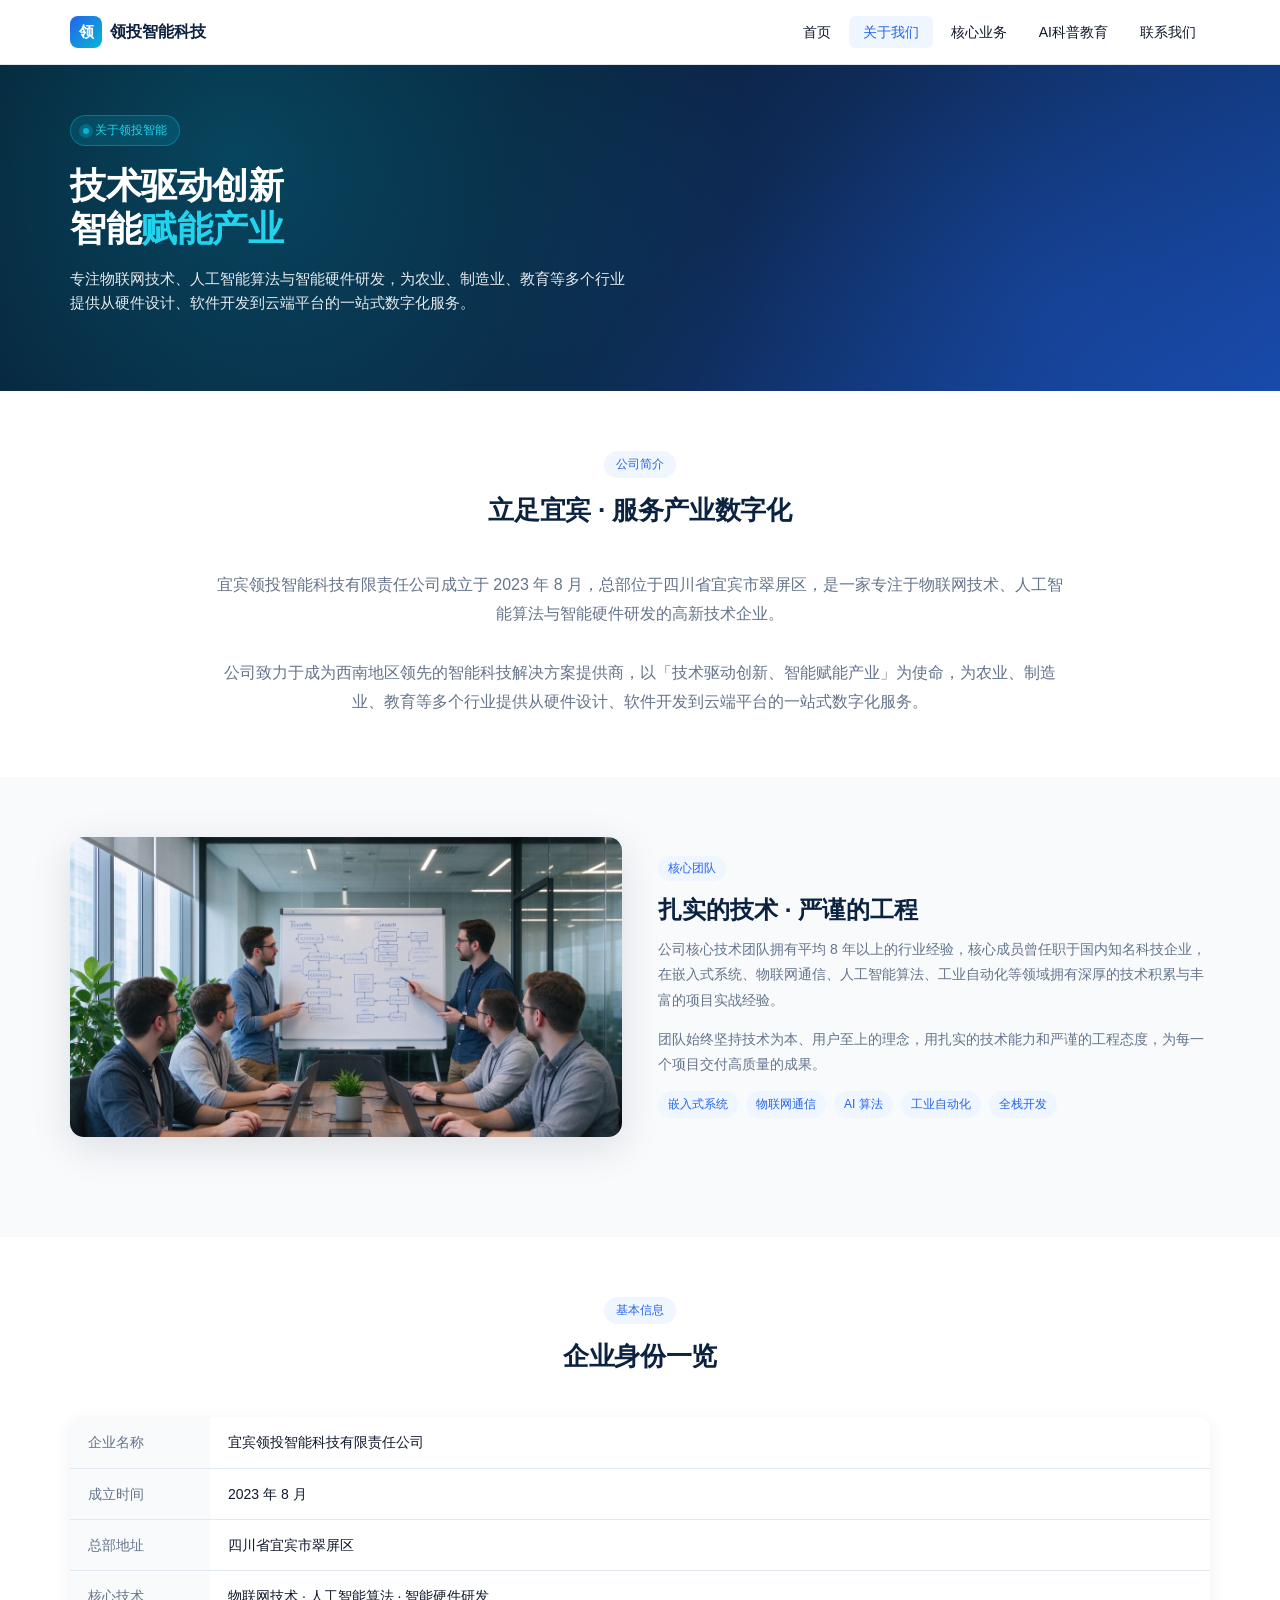
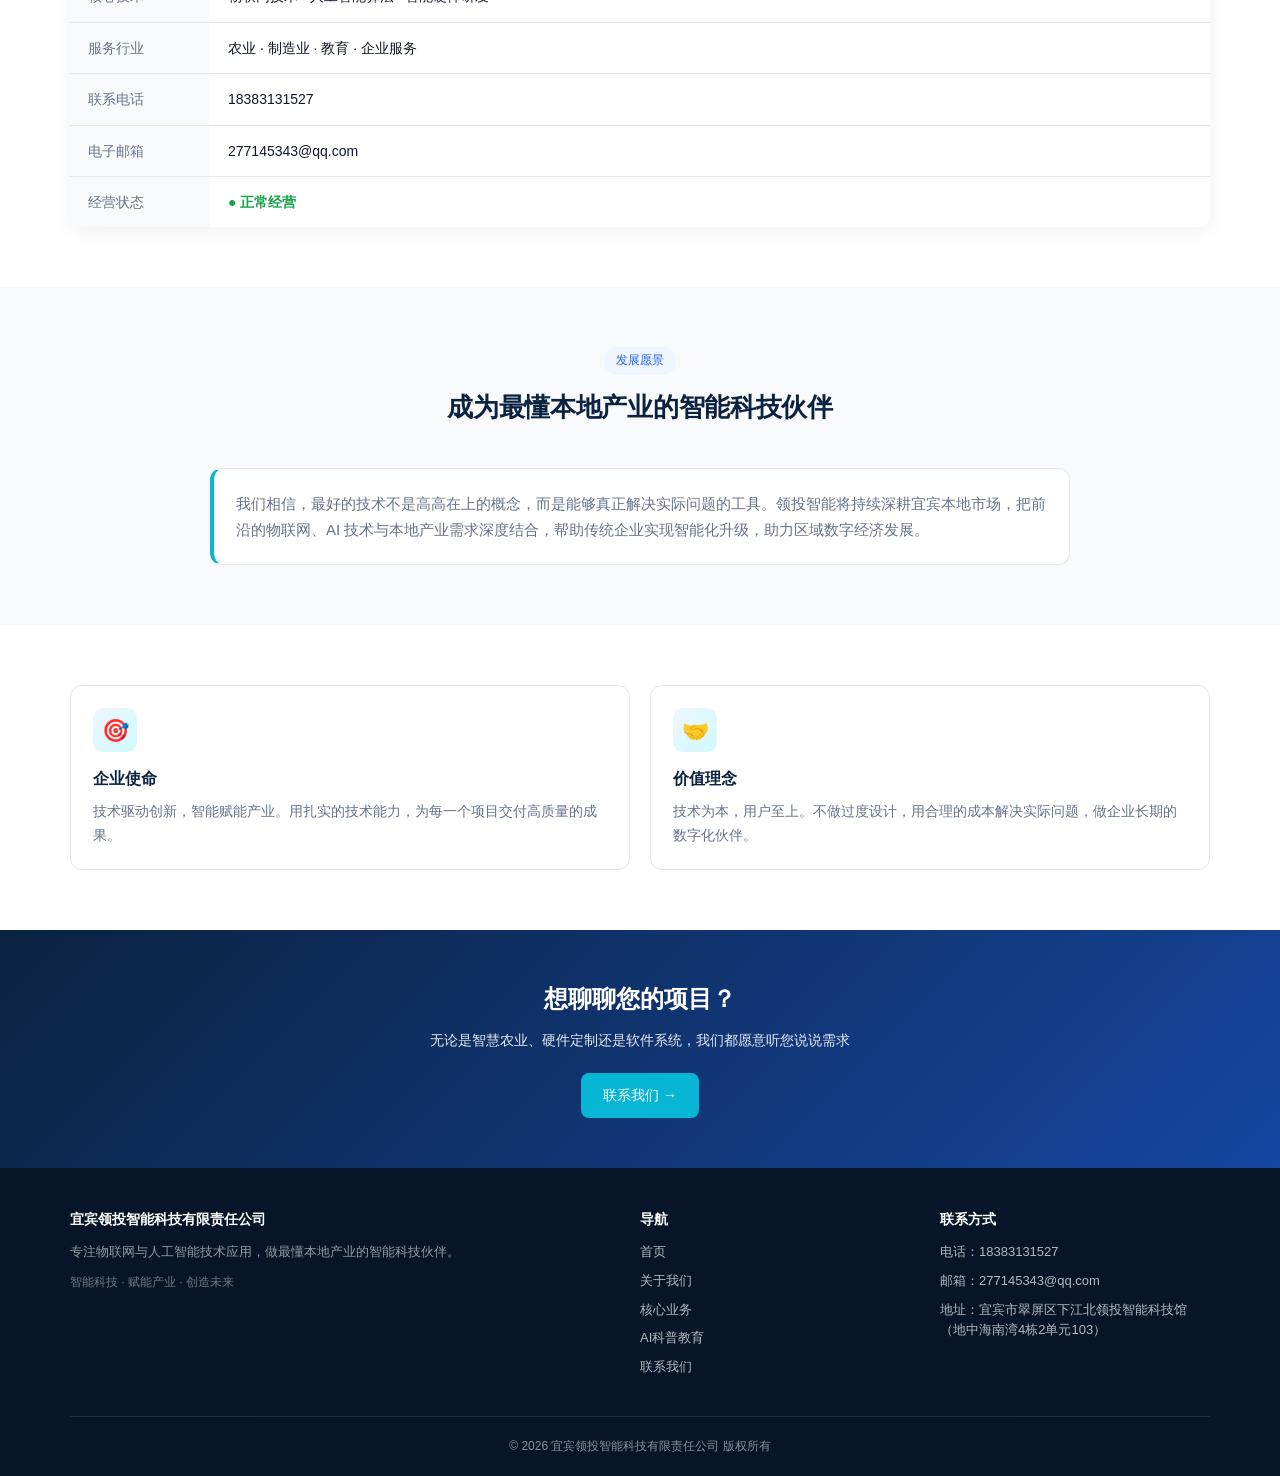
==== about.html @ ca6af1e5 "初始化领投智能科技企业官网" ====
<!DOCTYPE html>
<html lang="zh-CN">
<head>
<meta charset="UTF-8">
<meta name="viewport" content="width=device-width, initial-scale=1.0">
<title>关于我们 · 宜宾领投智能科技有限责任公司</title>
<meta name="description" content="宜宾领投智能科技有限责任公司成立于2023年8月，总部位于四川宜宾翠屏区，专注物联网、人工智能算法与智能硬件研发，致力于成为最懂本地产业的智能科技伙伴。">
<link rel="stylesheet" href="assets/style.css">
</head>
<body>

<nav class="navbar">
  <div class="container">
    <a href="index.html" class="logo">
      <span class="logo-mark">领</span>
      <span>领投智能科技</span>
    </a>
    <ul class="nav-menu" id="navMenu">
      <li><a href="index.html">首页</a></li>
      <li><a href="about.html" class="active">关于我们</a></li>
      <li><a href="services.html">核心业务</a></li>
      <li><a href="education.html">AI科普教育</a></li>
      <li><a href="contact.html">联系我们</a></li>
    </ul>
    <button class="nav-toggle" id="navToggle" aria-label="菜单">≡</button>
  </div>
</nav>

<section class="hero" style="padding:50px 0 50px;">
  <div class="container">
    <div>
      <div class="hero-tag"><span class="dot"></span>关于领投智能</div>
      <h1>技术驱动创新<br>智能<span class="accent">赋能产业</span></h1>
      <p>专注物联网技术、人工智能算法与智能硬件研发，为农业、制造业、教育等多个行业提供从硬件设计、软件开发到云端平台的一站式数字化服务。</p>
    </div>
  </div>
</section>

<!-- 公司简介 -->
<section class="section section-alt">
  <div class="container">
    <div class="section-header">
      <span class="eyebrow">公司简介</span>
      <h2>立足宜宾 · 服务产业数字化</h2>
    </div>
    <p class="lead text-center" style="max-width:860px;margin:0 auto 30px;">
      宜宾领投智能科技有限责任公司成立于 2023 年 8 月，总部位于四川省宜宾市翠屏区，是一家专注于物联网技术、人工智能算法与智能硬件研发的高新技术企业。
    </p>
    <p class="lead text-center" style="max-width:860px;margin:0 auto;">
      公司致力于成为西南地区领先的智能科技解决方案提供商，以「技术驱动创新、智能赋能产业」为使命，为农业、制造业、教育等多个行业提供从硬件设计、软件开发到云端平台的一站式数字化服务。
    </p>
  </div>
</section>

<!-- 核心团队 -->
<section class="section">
  <div class="container">
    <div class="feature-row">
      <div class="feature-media">
        <img src="assets/images/software-dev.jpg" alt="领投智能核心技术团队">
      </div>
      <div class="feature-text">
        <span class="eyebrow">核心团队</span>
        <h2>扎实的技术 · 严谨的工程</h2>
        <p>公司核心技术团队拥有平均 8 年以上的行业经验，核心成员曾任职于国内知名科技企业，在嵌入式系统、物联网通信、人工智能算法、工业自动化等领域拥有深厚的技术积累与丰富的项目实战经验。</p>
        <p>团队始终坚持技术为本、用户至上的理念，用扎实的技术能力和严谨的工程态度，为每一个项目交付高质量的成果。</p>
        <div class="tag-list">
          <span class="tag">嵌入式系统</span>
          <span class="tag">物联网通信</span>
          <span class="tag">AI 算法</span>
          <span class="tag">工业自动化</span>
          <span class="tag">全栈开发</span>
        </div>
      </div>
    </div>
  </div>
</section>

<!-- 基本信息 -->
<section class="section section-alt">
  <div class="container">
    <div class="section-header">
      <span class="eyebrow">基本信息</span>
      <h2>企业身份一览</h2>
    </div>
    <table class="info-table">
      <tr><td class="label">企业名称</td><td class="value">宜宾领投智能科技有限责任公司</td></tr>
      <tr><td class="label">成立时间</td><td class="value">2023 年 8 月</td></tr>
      <tr><td class="label">总部地址</td><td class="value">四川省宜宾市翠屏区</td></tr>
      <tr><td class="label">核心技术</td><td class="value">物联网技术 · 人工智能算法 · 智能硬件研发</td></tr>
      <tr><td class="label">服务行业</td><td class="value">农业 · 制造业 · 教育 · 企业服务</td></tr>
      <tr><td class="label">联系电话</td><td class="value">18383131527</td></tr>
      <tr><td class="label">电子邮箱</td><td class="value">277145343@qq.com</td></tr>
      <tr><td class="label">经营状态</td><td class="value"><span style="color:#16A34A;font-weight:600;">● 正常经营</span></td></tr>
    </table>
  </div>
</section>

<!-- 发展愿景 -->
<section class="section">
  <div class="container">
    <div class="section-header">
      <span class="eyebrow">发展愿景</span>
      <h2>成为最懂本地产业的智能科技伙伴</h2>
    </div>
    <div class="card" style="border-left:4px solid var(--cyan);max-width:860px;margin:0 auto;">
      <p class="lead" style="margin:0;font-size:15px;">
        我们相信，最好的技术不是高高在上的概念，而是能够真正解决实际问题的工具。领投智能将持续深耕宜宾本地市场，把前沿的物联网、AI 技术与本地产业需求深度结合，帮助传统企业实现智能化升级，助力区域数字经济发展。
      </p>
    </div>
  </div>
</section>

<!-- 企业使命 -->
<section class="section section-alt">
  <div class="container">
    <div class="grid grid-2">
      <div class="card">
        <div class="card-icon">🎯</div>
        <h3>企业使命</h3>
        <p class="lead" style="font-size:14px;">技术驱动创新，智能赋能产业。用扎实的技术能力，为每一个项目交付高质量的成果。</p>
      </div>
      <div class="card">
        <div class="card-icon">🤝</div>
        <h3>价值理念</h3>
        <p class="lead" style="font-size:14px;">技术为本，用户至上。不做过度设计，用合理的成本解决实际问题，做企业长期的数字化伙伴。</p>
      </div>
    </div>
  </div>
</section>

<section class="cta">
  <div class="container">
    <h2>想聊聊您的项目？</h2>
    <p>无论是智慧农业、硬件定制还是软件系统，我们都愿意听您说说需求</p>
    <a href="contact.html" class="btn btn-primary">联系我们 →</a>
  </div>
</section>

<footer>
  <div class="container">
    <div class="footer-grid">
      <div>
        <h4>宜宾领投智能科技有限责任公司</h4>
        <p style="margin-bottom:10px;opacity:.8;">专注物联网与人工智能技术应用，做最懂本地产业的智能科技伙伴。</p>
        <p style="opacity:.6;font-size:12px;">智能科技 · 赋能产业 · 创造未来</p>
      </div>
      <div>
        <h4>导航</h4>
        <ul>
          <li><a href="index.html">首页</a></li>
          <li><a href="about.html">关于我们</a></li>
          <li><a href="services.html">核心业务</a></li>
          <li><a href="education.html">AI科普教育</a></li>
          <li><a href="contact.html">联系我们</a></li>
        </ul>
      </div>
      <div>
        <h4>联系方式</h4>
        <ul>
          <li>电话：18383131527</li>
          <li>邮箱：277145343@qq.com</li>
          <li>地址：宜宾市翠屏区下江北领投智能科技馆（地中海南湾4栋2单元103）</li>
        </ul>
      </div>
    </div>
    <div class="footer-bottom">
      © 2026 宜宾领投智能科技有限责任公司 版权所有
    </div>
  </div>
</footer>

<script>
  document.getElementById('navToggle').addEventListener('click', function() {
    document.getElementById('navMenu').classList.toggle('open');
  });
</script>
</body>
</html>
---- assets/style.css ----
/* ===========================================
   宜宾领投智能科技 · 企业官网统一样式
   深空蓝 + 科技青 · 移动优先响应式
   =========================================== */

:root {
  --navy: #0B2240;
  --navy-deep: #061527;
  --blue: #2563EB;
  --blue-dark: #1D4ED8;
  --cyan: #06B6D4;
  --cyan-light: #22D3EE;
  --cyan-soft: #CFFAFE;
  --bg: #F8FAFC;
  --card: #FFFFFF;
  --text: #0F172A;
  --muted: #64748B;
  --border: #E2E8F0;
  --shadow: 0 4px 20px rgba(15,23,42,.06);
  --shadow-lg: 0 10px 40px rgba(15,23,42,.12);
}

* { box-sizing: border-box; margin: 0; padding: 0; }
html { scroll-behavior: smooth; }
body {
  font-family: -apple-system, "PingFang SC", "Microsoft YaHei", "Helvetica Neue", Arial, sans-serif;
  background: var(--bg);
  color: var(--text);
  line-height: 1.6;
  font-size: 15px;
  -webkit-font-smoothing: antialiased;
  overflow-x: hidden;
}

.container { max-width: 1180px; margin: 0 auto; padding: 0 20px; }

/* ============ 顶部导航 ============ */
.navbar {
  position: sticky;
  top: 0;
  background: rgba(255,255,255,.95);
  backdrop-filter: blur(10px);
  border-bottom: 1px solid var(--border);
  z-index: 100;
}
.navbar .container {
  display: flex;
  align-items: center;
  justify-content: space-between;
  height: 64px;
}
.logo {
  display: flex;
  align-items: center;
  gap: 8px;
  text-decoration: none;
  color: var(--navy);
  font-weight: 700;
  font-size: 16px;
}
.logo .logo-mark {
  width: 32px;
  height: 32px;
  border-radius: 8px;
  background: linear-gradient(135deg, var(--blue), var(--cyan));
  display: flex;
  align-items: center;
  justify-content: center;
  color: #fff;
  font-size: 15px;
  font-weight: 700;
}
.nav-menu {
  display: flex;
  gap: 4px;
  list-style: none;
}
.nav-menu a {
  text-decoration: none;
  color: var(--text);
  font-size: 14px;
  padding: 8px 14px;
  border-radius: 6px;
  transition: all .15s;
}
.nav-menu a:hover, .nav-menu a.active {
  color: var(--blue);
  background: #EFF6FF;
}
.nav-toggle { display: none; }

@media (max-width: 780px) {
  .nav-menu {
    display: none;
    position: absolute;
    top: 64px;
    left: 0;
    right: 0;
    background: #fff;
    flex-direction: column;
    padding: 8px 16px;
    border-bottom: 1px solid var(--border);
    box-shadow: var(--shadow);
  }
  .nav-menu.open { display: flex; }
  .nav-toggle {
    display: inline-flex;
    background: transparent;
    border: 1px solid var(--border);
    border-radius: 6px;
    padding: 6px 10px;
    cursor: pointer;
    font-size: 18px;
    color: var(--blue);
  }
}

/* ============ Hero ============ */
.hero {
  position: relative;
  background: linear-gradient(135deg, #061527 0%, #0B2240 55%, #1546A0 100%);
  color: #fff;
  padding: 74px 0 84px;
  overflow: hidden;
}
.hero::before {
  content: "";
  position: absolute;
  inset: 0;
  background:
    radial-gradient(circle at 18% 28%, rgba(6,182,212,.28), transparent 48%),
    radial-gradient(circle at 82% 72%, rgba(37,99,235,.28), transparent 52%);
  pointer-events: none;
}
.hero .container {
  position: relative;
  display: grid;
  grid-template-columns: 1.4fr 1fr;
  gap: 40px;
  align-items: center;
}
.hero-tag {
  display: inline-flex;
  align-items: center;
  gap: 6px;
  padding: 5px 12px;
  background: rgba(6,182,212,.16);
  border: 1px solid rgba(6,182,212,.42);
  border-radius: 999px;
  font-size: 12px;
  color: var(--cyan-light);
  margin-bottom: 18px;
}
.hero-tag .dot {
  width: 6px; height: 6px;
  background: var(--cyan);
  border-radius: 50%;
  box-shadow: 0 0 0 4px rgba(6,182,212,.28);
}
.hero h1 {
  font-size: 36px;
  line-height: 1.2;
  font-weight: 700;
  margin-bottom: 16px;
  letter-spacing: -.5px;
}
.hero h1 .accent { color: var(--cyan-light); }
.hero p {
  font-size: 15px;
  opacity: .9;
  margin-bottom: 26px;
  max-width: 560px;
}
.hero-actions {
  display: flex;
  gap: 12px;
  flex-wrap: wrap;
}
.btn {
  display: inline-flex;
  align-items: center;
  gap: 6px;
  padding: 11px 22px;
  border-radius: 8px;
  font-size: 14px;
  font-weight: 500;
  text-decoration: none;
  cursor: pointer;
  border: none;
  transition: all .15s;
  font-family: inherit;
}
.btn-primary { background: var(--blue); color: #fff; }
.btn-primary:hover { background: var(--blue-dark); transform: translateY(-1px); }
.btn-cyan { background: var(--cyan); color: #fff; }
.btn-cyan:hover { background: #0891B2; transform: translateY(-1px); }
.btn-ghost {
  background: rgba(255,255,255,.08);
  color: #fff;
  border: 1px solid rgba(255,255,255,.32);
}
.btn-ghost:hover { background: rgba(255,255,255,.16); }

.hero-card {
  background: rgba(255,255,255,.07);
  border: 1px solid rgba(255,255,255,.16);
  border-radius: 14px;
  padding: 18px;
  backdrop-filter: blur(8px);
}
.hero-card h3 {
  font-size: 13px;
  opacity: .82;
  margin-bottom: 12px;
  font-weight: 500;
}
.hero-stats {
  display: grid;
  grid-template-columns: 1fr 1fr;
  gap: 12px;
}
.hero-stat .num {
  font-size: 24px;
  font-weight: 700;
  color: var(--cyan-light);
  line-height: 1;
}
.hero-stat .label {
  font-size: 12px;
  opacity: .75;
  margin-top: 4px;
}

@media (max-width: 900px) {
  .hero .container { grid-template-columns: 1fr; }
  .hero h1 { font-size: 28px; }
  .hero-card { display: none; }
}

/* ============ Hero Banner 图 ============ */
.hero-banner {
  position: relative;
  background: var(--navy-deep);
}
.hero-banner img {
  width: 100%;
  max-height: 380px;
  object-fit: cover;
  display: block;
  opacity: .92;
}
@media (max-width: 700px) {
  .hero-banner img { max-height: 200px; }
}

/* ============ 通用区块 ============ */
.section { padding: 60px 0; }
.section-alt { background: #fff; }
.section-header { text-align: center; margin-bottom: 40px; }
.section-header .eyebrow {
  display: inline-block;
  font-size: 12px;
  color: var(--blue);
  background: #EFF6FF;
  padding: 4px 12px;
  border-radius: 999px;
  margin-bottom: 12px;
  font-weight: 500;
}
.section-header h2 {
  font-size: 26px;
  color: var(--navy);
  font-weight: 700;
  margin-bottom: 10px;
  letter-spacing: -.3px;
}
.section-header p {
  color: var(--muted);
  font-size: 14px;
  max-width: 660px;
  margin: 0 auto;
}

/* ============ 卡片网格 ============ */
.grid { display: grid; gap: 20px; }
.grid-3 { grid-template-columns: repeat(3, 1fr); }
.grid-2 { grid-template-columns: repeat(2, 1fr); }
.grid-4 { grid-template-columns: repeat(4, 1fr); }
@media (max-width: 900px) {
  .grid-3, .grid-4 { grid-template-columns: 1fr 1fr; }
}
@media (max-width: 600px) {
  .grid-3, .grid-2, .grid-4 { grid-template-columns: 1fr; }
}

.card {
  background: var(--card);
  border: 1px solid var(--border);
  border-radius: 12px;
  padding: 22px;
  transition: all .2s;
}
.card:hover {
  box-shadow: var(--shadow-lg);
  transform: translateY(-2px);
  border-color: var(--blue);
}
.card-icon {
  width: 44px;
  height: 44px;
  border-radius: 10px;
  background: linear-gradient(135deg, #EFF6FF, var(--cyan-soft));
  display: flex;
  align-items: center;
  justify-content: center;
  font-size: 22px;
  margin-bottom: 14px;
}
.card h3 {
  font-size: 16px;
  font-weight: 600;
  margin-bottom: 8px;
  color: var(--navy);
}
.card p {
  font-size: 13px;
  color: var(--muted);
  line-height: 1.7;
}

/* ============ 业务/产品卡 ============ */
.product-card {
  background: var(--card);
  border-radius: 14px;
  overflow: hidden;
  border: 1px solid var(--border);
  transition: all .2s;
  display: flex;
  flex-direction: column;
}
.product-card:hover { box-shadow: var(--shadow-lg); transform: translateY(-3px); }
.product-cover {
  height: 180px;
  background: linear-gradient(135deg, #EFF6FF, var(--cyan-soft));
  display: flex;
  align-items: center;
  justify-content: center;
  font-size: 56px;
  overflow: hidden;
}
.product-cover img {
  width: 100%;
  height: 100%;
  object-fit: cover;
  display: block;
}
.product-body { padding: 18px; flex: 1; }
.product-tag {
  display: inline-block;
  font-size: 11px;
  padding: 2px 8px;
  border-radius: 999px;
  background: #EFF6FF;
  color: var(--blue);
  margin-bottom: 8px;
  font-weight: 500;
}
.product-body h3 {
  font-size: 17px;
  font-weight: 600;
  color: var(--text);
  margin-bottom: 8px;
}
.product-body p {
  font-size: 13px;
  color: var(--muted);
  margin-bottom: 12px;
  line-height: 1.7;
}
.product-spec {
  font-size: 12.5px;
  color: var(--blue-dark);
  padding-top: 10px;
  border-top: 1px dashed var(--border);
  line-height: 1.8;
}

/* ============ 信息表 ============ */
.info-table {
  width: 100%;
  border-collapse: collapse;
  background: #fff;
  border-radius: 12px;
  overflow: hidden;
  box-shadow: var(--shadow);
}
.info-table tr { border-bottom: 1px solid var(--border); }
.info-table tr:last-child { border-bottom: none; }
.info-table td {
  padding: 14px 18px;
  font-size: 14px;
  vertical-align: top;
}
.info-table td.label {
  background: #F9FAFB;
  color: var(--muted);
  width: 140px;
  font-weight: 500;
}
.info-table td.value { color: var(--text); }

/* ============ 优势列表 ============ */
.advantage-list { display: grid; gap: 14px; }
.advantage-item {
  display: flex;
  gap: 14px;
  align-items: flex-start;
  background: #fff;
  border: 1px solid var(--border);
  border-radius: 12px;
  padding: 18px;
  transition: all .2s;
}
.advantage-item:hover { border-color: var(--cyan); box-shadow: var(--shadow); }
.advantage-item .ico {
  width: 40px; height: 40px;
  border-radius: 10px;
  background: linear-gradient(135deg, var(--blue), var(--cyan));
  color: #fff;
  display: flex; align-items: center; justify-content: center;
  font-size: 19px;
  flex-shrink: 0;
}
.advantage-item h4 {
  font-size: 15px;
  color: var(--navy);
  margin-bottom: 4px;
}
.advantage-item p {
  font-size: 13px;
  color: var(--muted);
  line-height: 1.7;
}

/* ============ 数据条 ============ */
.stat-band {
  background: linear-gradient(135deg, var(--navy), var(--blue-dark));
  color: #fff;
  padding: 50px 0;
}
.stat-band .grid {
  grid-template-columns: repeat(4, 1fr);
  text-align: center;
}
.stat-band .num { font-size: 32px; font-weight: 700; margin-bottom: 4px; color: var(--cyan-light); }
.stat-band .label { font-size: 13px; opacity: .88; }
@media (max-width: 700px) {
  .stat-band .grid { grid-template-columns: 1fr 1fr; gap: 24px; }
}

/* ============ CTA ============ */
.cta {
  background: linear-gradient(135deg, var(--navy), #1546A0);
  color: #fff;
  padding: 50px 0;
  text-align: center;
}
.cta h2 { font-size: 24px; margin-bottom: 10px; }
.cta p { opacity: .9; margin-bottom: 22px; font-size: 14px; }
.cta .btn-primary { background: var(--cyan); }
.cta .btn-primary:hover { background: #0891B2; }

/* ============ 页脚 ============ */
footer {
  background: var(--navy-deep);
  color: rgba(255,255,255,.7);
  padding: 40px 0 20px;
  font-size: 13px;
}
.footer-grid {
  display: grid;
  grid-template-columns: 2fr 1fr 1fr;
  gap: 30px;
  margin-bottom: 30px;
}
.footer-grid h4 { color: #fff; font-size: 14px; margin-bottom: 12px; }
.footer-grid ul { list-style: none; }
.footer-grid ul li { margin-bottom: 8px; }
.footer-grid a { color: rgba(255,255,255,.7); text-decoration: none; }
.footer-grid a:hover { color: var(--cyan-light); }
.footer-bottom {
  border-top: 1px solid rgba(255,255,255,.15);
  padding-top: 20px;
  text-align: center;
  font-size: 12px;
  opacity: .75;
}
@media (max-width: 700px) {
  .footer-grid { grid-template-columns: 1fr; gap: 20px; }
}

/* ============ 通用工具 ============ */
.text-center { text-align: center; }
.mt-20 { margin-top: 20px; }
.mt-40 { margin-top: 40px; }
.mb-20 { margin-bottom: 20px; }
.lead {
  font-size: 16px;
  color: var(--muted);
  line-height: 1.8;
}
.divider { height: 1px; background: var(--border); margin: 32px 0; }
.tag-list { display: flex; flex-wrap: wrap; gap: 8px; margin-top: 12px; }
.tag-list .tag {
  font-size: 12px;
  padding: 4px 10px;
  border-radius: 999px;
  background: #EFF6FF;
  color: var(--blue);
}

/* ============ 服务详情（左右图文） ============ */
.feature-row {
  display: grid;
  grid-template-columns: 1fr 1fr;
  gap: 36px;
  align-items: center;
  margin-bottom: 40px;
}
.feature-row.rev .feature-media { order: 2; }
.feature-media {
  border-radius: 14px;
  overflow: hidden;
  box-shadow: var(--shadow-lg);
}
.feature-media img {
  width: 100%;
  height: 300px;
  object-fit: cover;
  display: block;
}
.feature-text .eyebrow {
  display: inline-block;
  font-size: 12px;
  color: var(--blue);
  background: #EFF6FF;
  padding: 3px 10px;
  border-radius: 999px;
  margin-bottom: 10px;
  font-weight: 500;
}
.feature-text h2 {
  font-size: 24px;
  color: var(--navy);
  margin-bottom: 8px;
}
.feature-text .sub {
  font-size: 15px;
  color: var(--cyan);
  font-weight: 600;
  margin-bottom: 12px;
}
.feature-text p { font-size: 14px; color: var(--muted); line-height: 1.8; margin-bottom: 14px; }
.feature-text ul { list-style: none; }
.feature-text ul li {
  font-size: 13.5px;
  color: var(--text);
  padding: 6px 0 6px 22px;
  position: relative;
  line-height: 1.6;
}
.feature-text ul li::before {
  content: "▸";
  position: absolute;
  left: 0;
  color: var(--cyan);
  font-weight: 700;
}
.feature-text ul li strong { color: var(--navy); }
@media (max-width: 860px) {
  .feature-row { grid-template-columns: 1fr; gap: 20px; }
  .feature-row.rev .feature-media { order: 0; }
  .feature-media img { height: 200px; }
}

/* ============ 课程卡 ============ */
.course-card {
  background: #fff;
  border: 1px solid var(--border);
  border-radius: 12px;
  padding: 20px;
  transition: all .2s;
}
.course-card:hover { box-shadow: var(--shadow-lg); transform: translateY(-2px); }
.course-card .course-num {
  font-size: 12px;
  font-weight: 700;
  color: var(--cyan);
  letter-spacing: 1px;
  margin-bottom: 8px;
}
.course-card h3 { font-size: 16px; color: var(--navy); margin-bottom: 8px; }
.course-card p { font-size: 13px; color: var(--muted); line-height: 1.7; }

/* ============ 联系方式卡 ============ */
.contact-grid {
  display: grid;
  grid-template-columns: repeat(3, 1fr);
  gap: 20px;
}
@media (max-width: 860px) {
  .contact-grid { grid-template-columns: 1fr; }
}
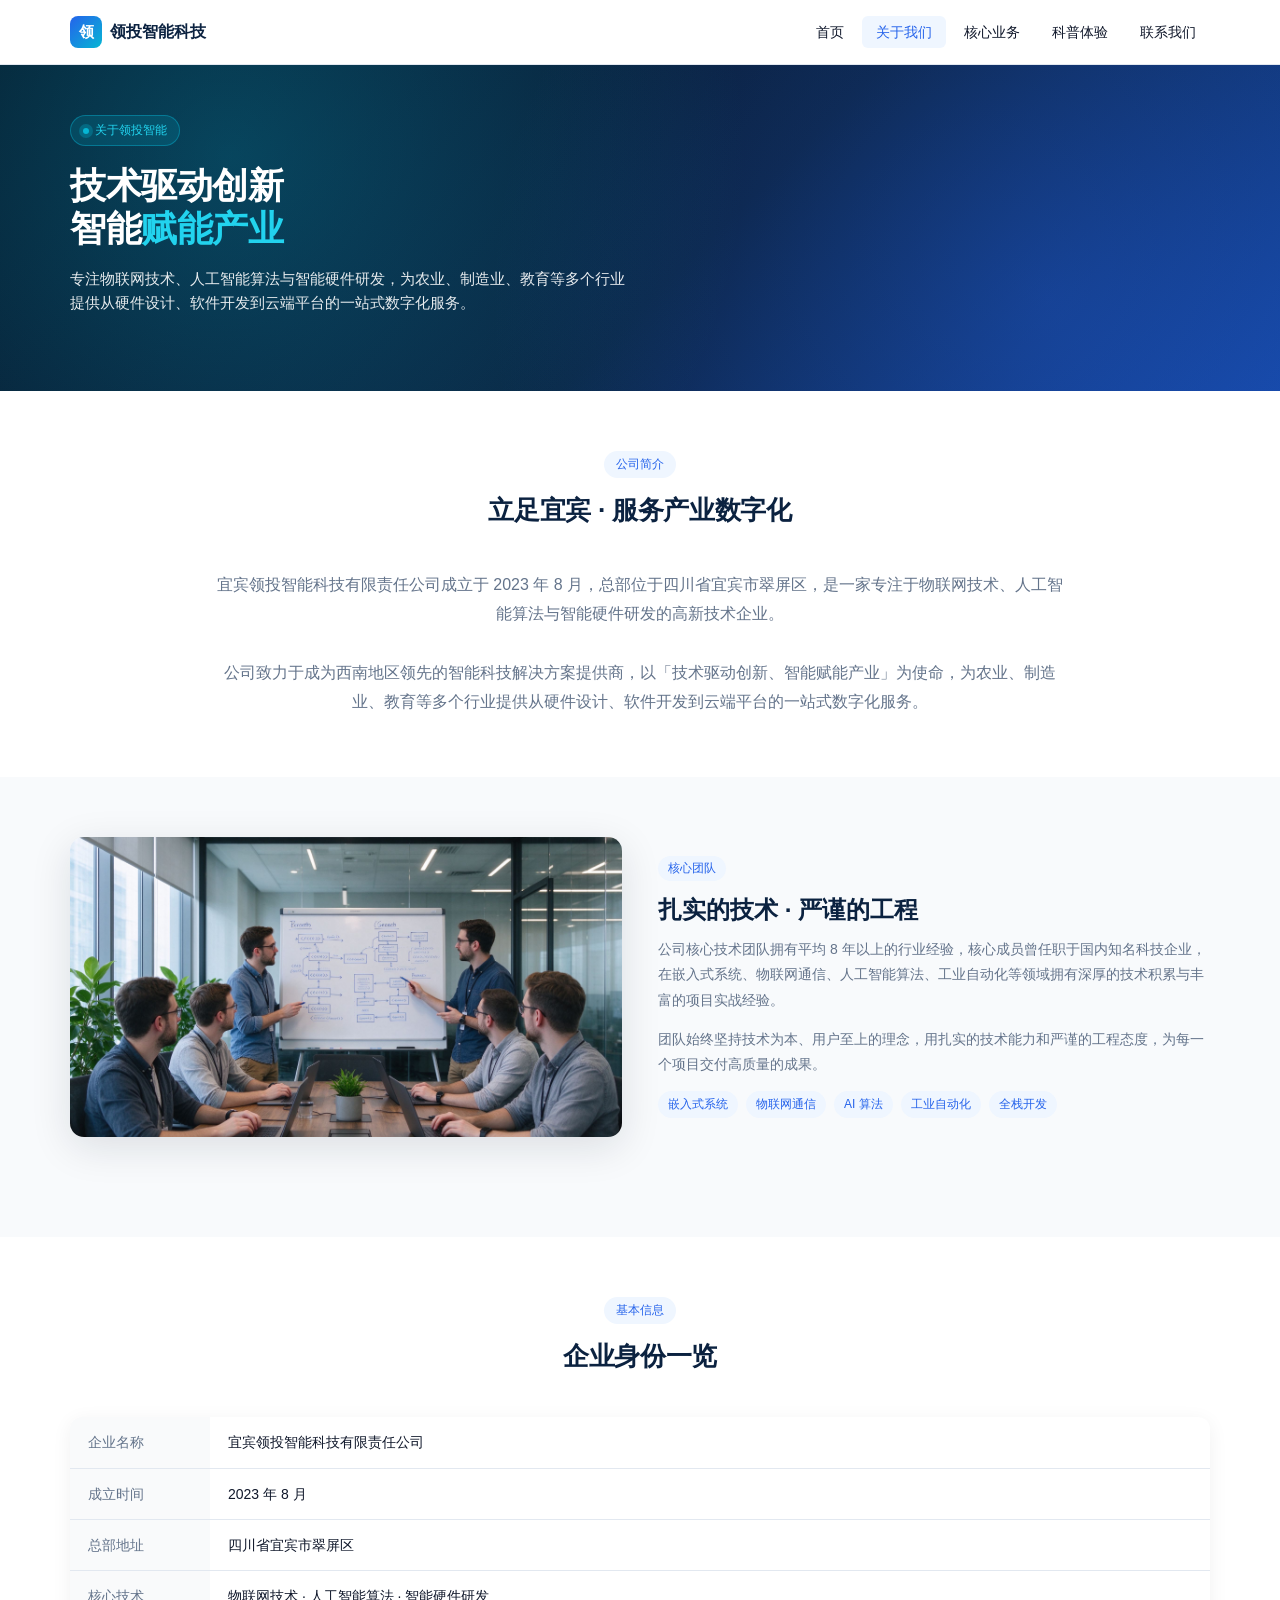
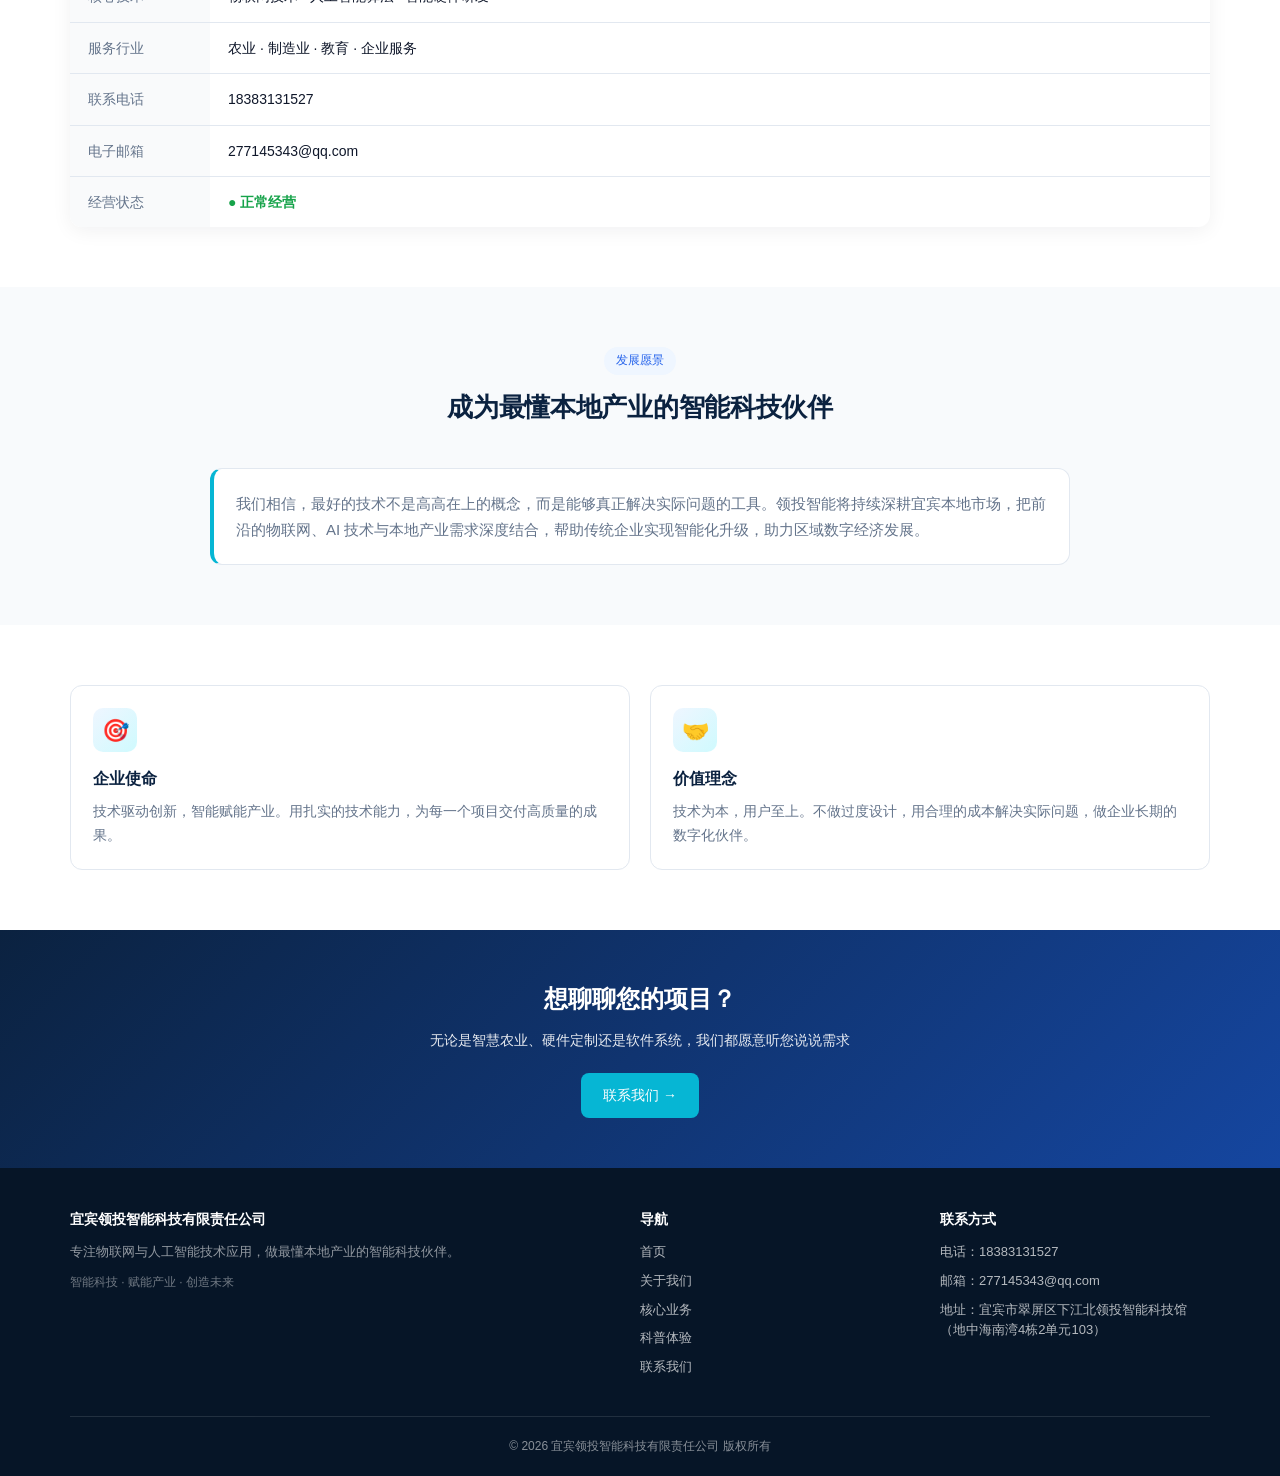
==== commit d5756b4b: "fix: 合规调整措辞，规避教育培训资质表述 导航及页面'AI科普教育'改为'科普体验'；education.html 更名为 kepu.html，URL 不再含 education；课程/培训/报名" ====
--- a/about.html
+++ b/about.html
@@ -19,7 +19,7 @@
       <li><a href="index.html">首页</a></li>
       <li><a href="about.html" class="active">关于我们</a></li>
       <li><a href="services.html">核心业务</a></li>
-      <li><a href="education.html">AI科普教育</a></li>
+      <li><a href="kepu.html">科普体验</a></li>
       <li><a href="contact.html">联系我们</a></li>
     </ul>
     <button class="nav-toggle" id="navToggle" aria-label="菜单">≡</button>
@@ -151,7 +151,7 @@
           <li><a href="index.html">首页</a></li>
           <li><a href="about.html">关于我们</a></li>
           <li><a href="services.html">核心业务</a></li>
-          <li><a href="education.html">AI科普教育</a></li>
+          <li><a href="kepu.html">科普体验</a></li>
           <li><a href="contact.html">联系我们</a></li>
         </ul>
       </div>
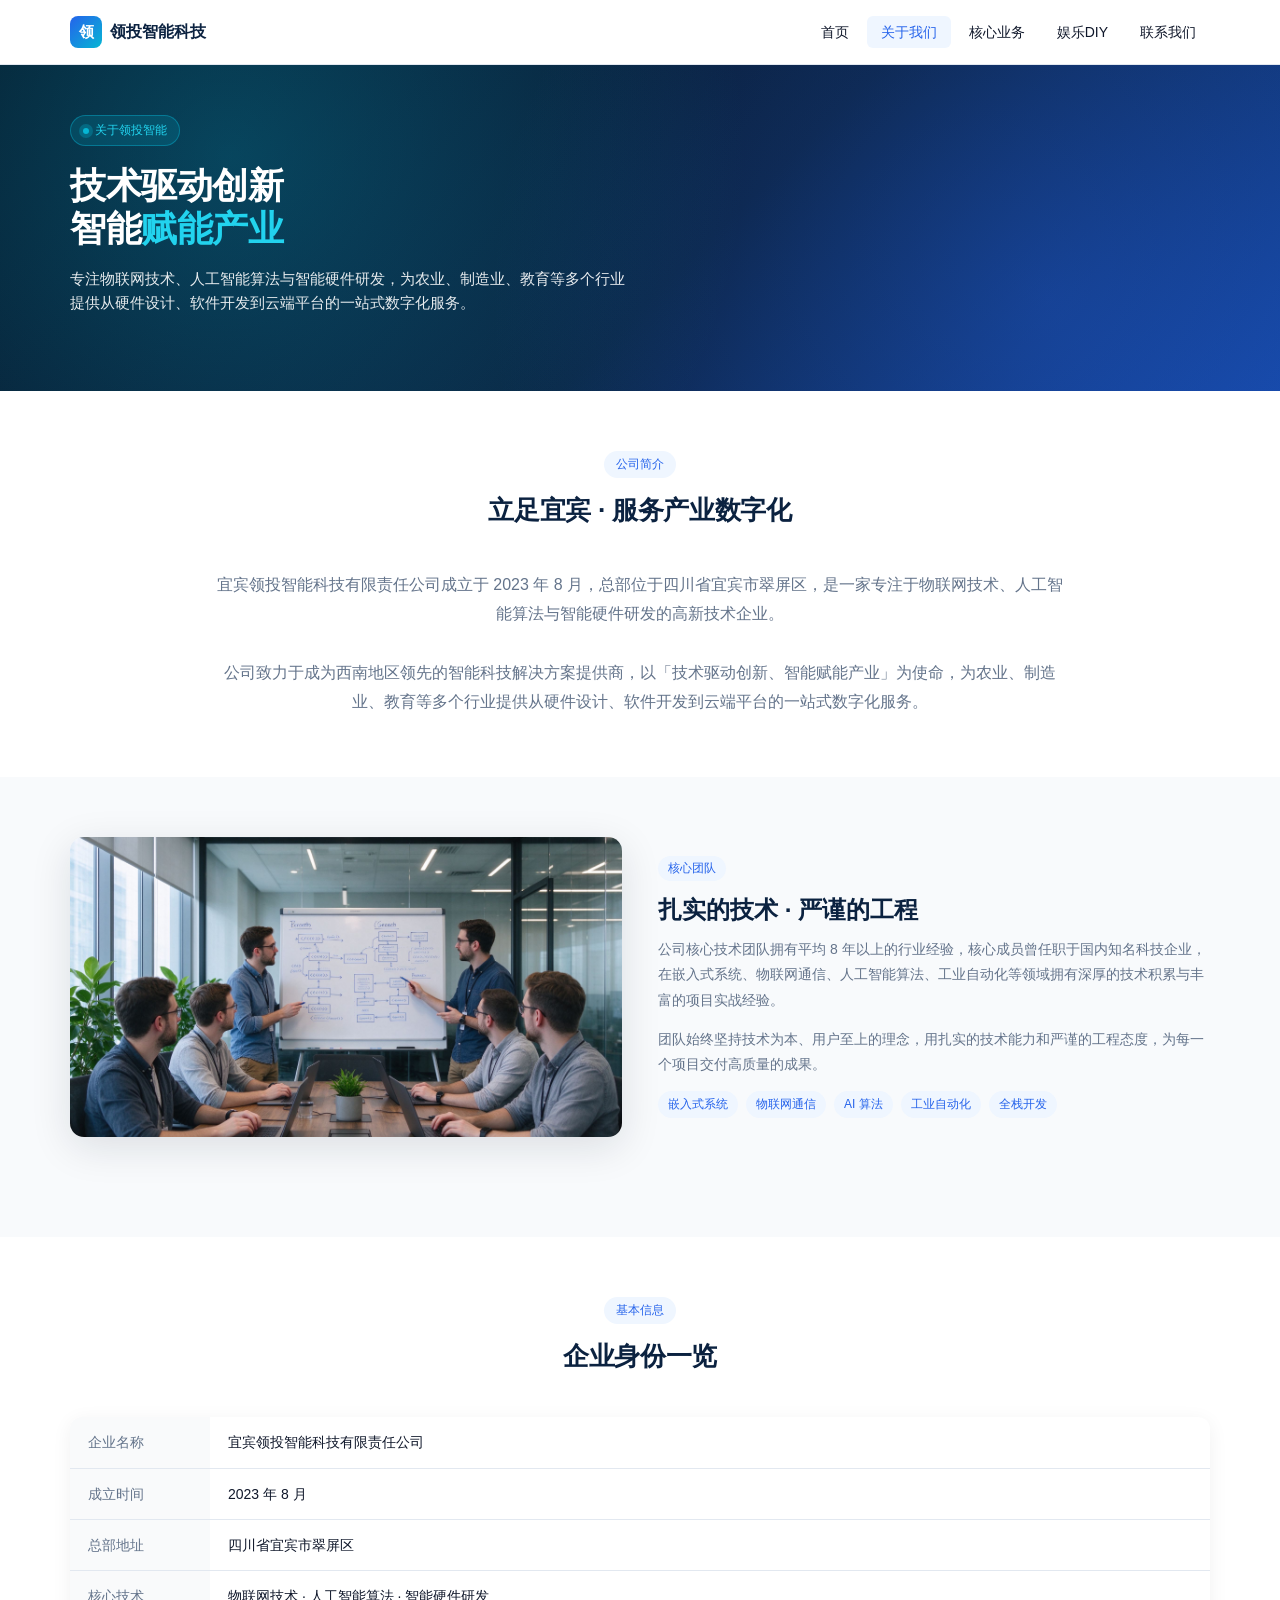
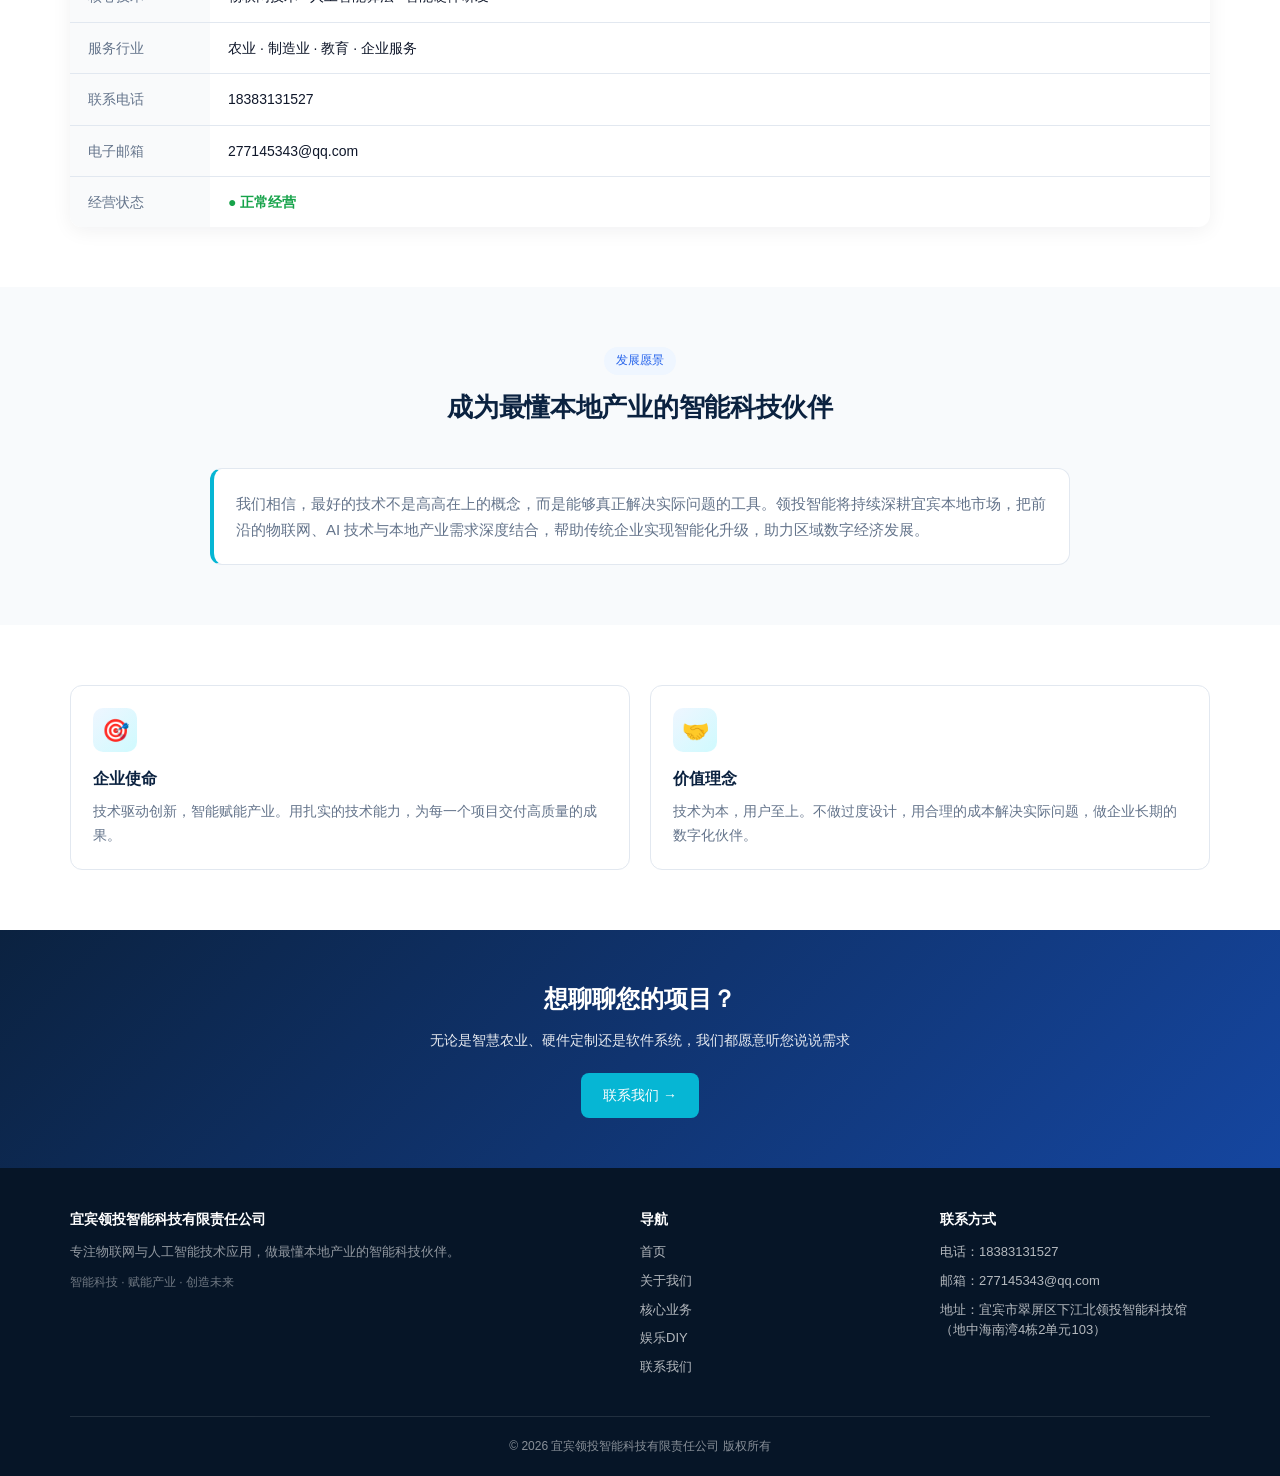
==== commit d0611c53: "feat: 青少年业务线更名为娱乐DIY，规避教育属性 导航及页面科普体验改为娱乐DIY；kepu.html更名为diy.html；正文所有科普表述改为娱乐DIY/DIY；保留客户行业描述中的教育" ====
--- a/about.html
+++ b/about.html
@@ -19,7 +19,7 @@
       <li><a href="index.html">首页</a></li>
       <li><a href="about.html" class="active">关于我们</a></li>
       <li><a href="services.html">核心业务</a></li>
-      <li><a href="kepu.html">科普体验</a></li>
+      <li><a href="diy.html">娱乐DIY</a></li>
       <li><a href="contact.html">联系我们</a></li>
     </ul>
     <button class="nav-toggle" id="navToggle" aria-label="菜单">≡</button>
@@ -151,7 +151,7 @@
           <li><a href="index.html">首页</a></li>
           <li><a href="about.html">关于我们</a></li>
           <li><a href="services.html">核心业务</a></li>
-          <li><a href="kepu.html">科普体验</a></li>
+          <li><a href="diy.html">娱乐DIY</a></li>
           <li><a href="contact.html">联系我们</a></li>
         </ul>
       </div>
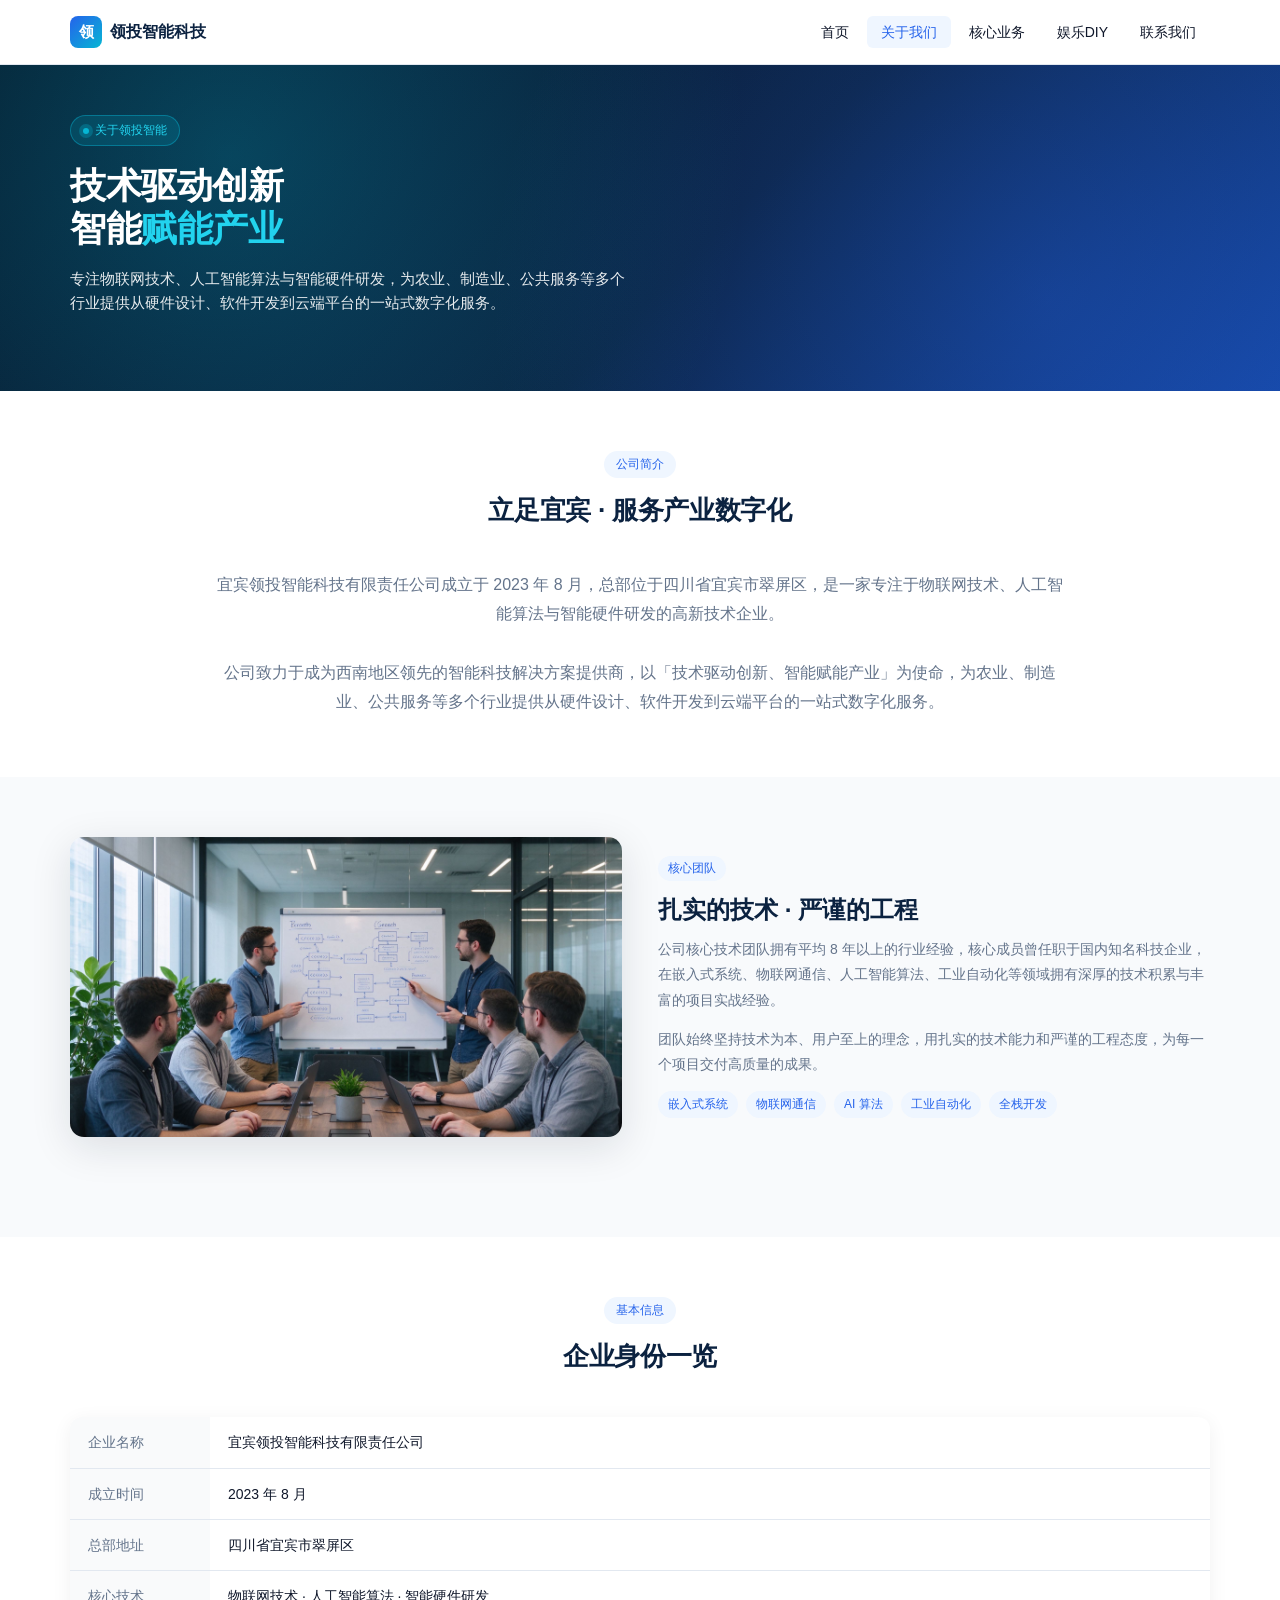
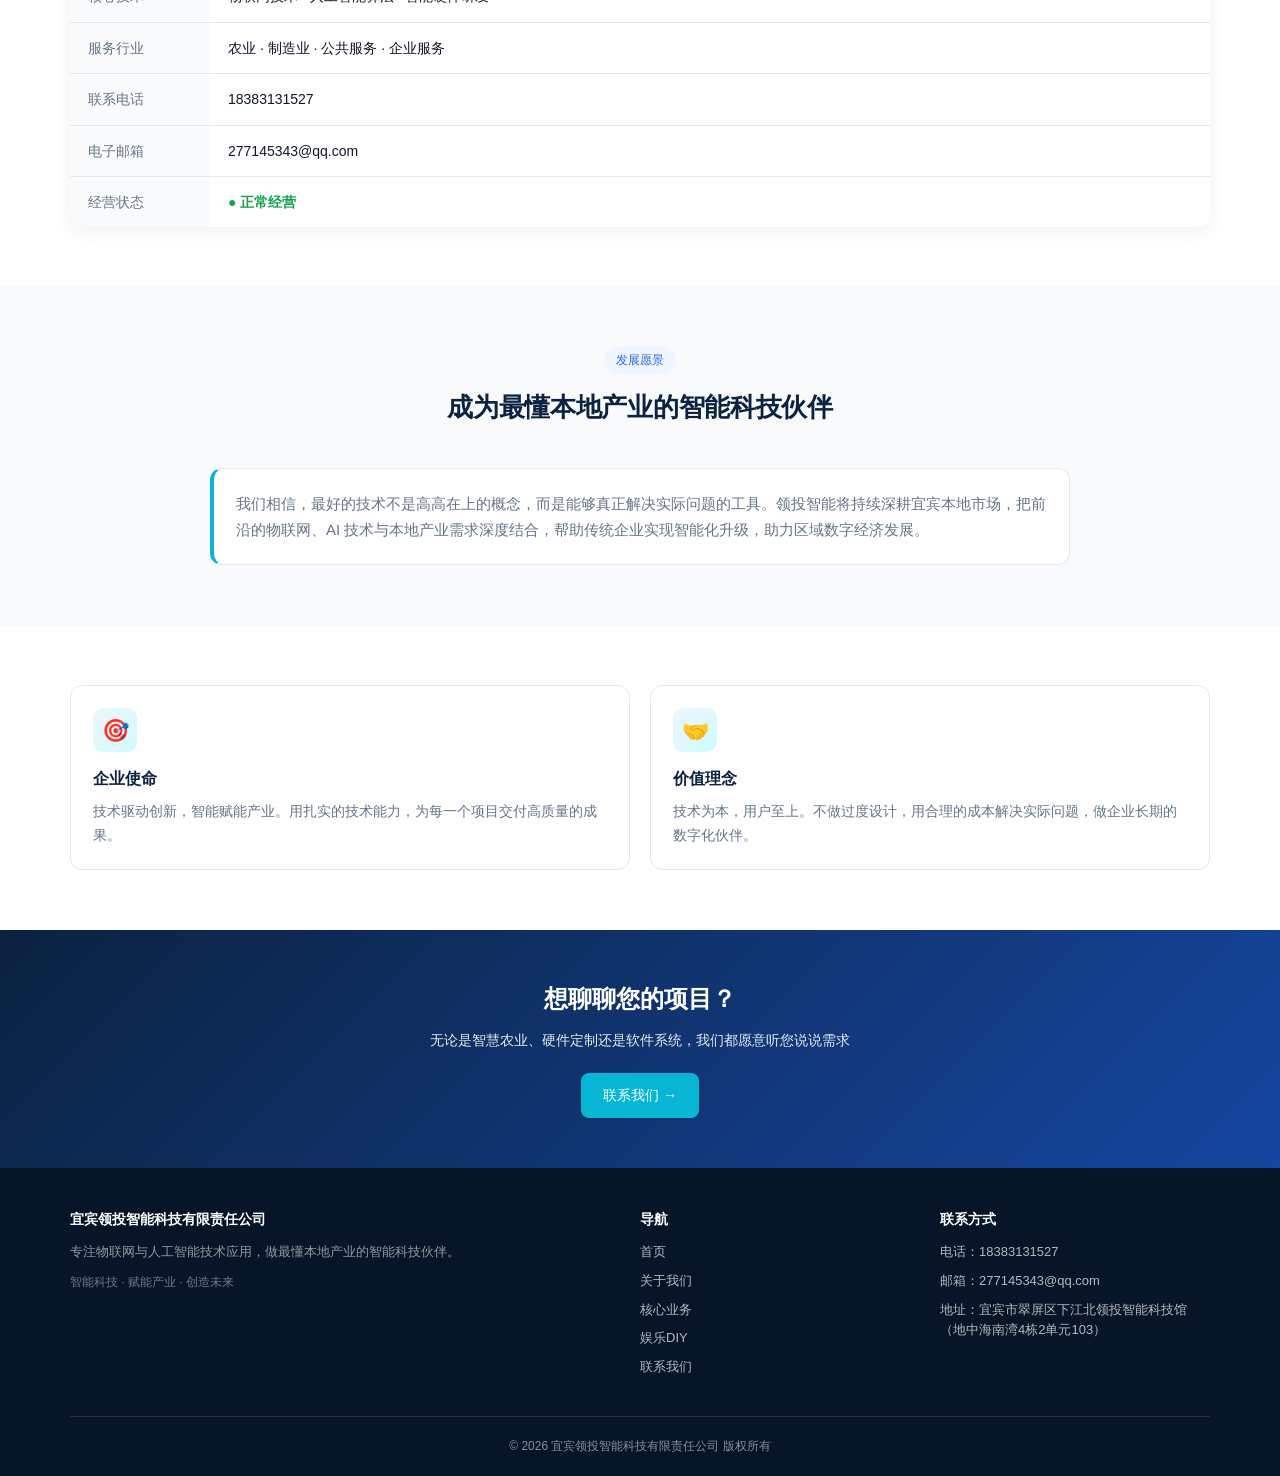
==== commit a13ffcd0: "fix: 服务行业描述中'教育'改为'公共服务'" ====
--- a/about.html
+++ b/about.html
@@ -31,7 +31,7 @@
     <div>
       <div class="hero-tag"><span class="dot"></span>关于领投智能</div>
       <h1>技术驱动创新<br>智能<span class="accent">赋能产业</span></h1>
-      <p>专注物联网技术、人工智能算法与智能硬件研发，为农业、制造业、教育等多个行业提供从硬件设计、软件开发到云端平台的一站式数字化服务。</p>
+      <p>专注物联网技术、人工智能算法与智能硬件研发，为农业、制造业、公共服务等多个行业提供从硬件设计、软件开发到云端平台的一站式数字化服务。</p>
     </div>
   </div>
 </section>
@@ -47,7 +47,7 @@
       宜宾领投智能科技有限责任公司成立于 2023 年 8 月，总部位于四川省宜宾市翠屏区，是一家专注于物联网技术、人工智能算法与智能硬件研发的高新技术企业。
     </p>
     <p class="lead text-center" style="max-width:860px;margin:0 auto;">
-      公司致力于成为西南地区领先的智能科技解决方案提供商，以「技术驱动创新、智能赋能产业」为使命，为农业、制造业、教育等多个行业提供从硬件设计、软件开发到云端平台的一站式数字化服务。
+      公司致力于成为西南地区领先的智能科技解决方案提供商，以「技术驱动创新、智能赋能产业」为使命，为农业、制造业、公共服务等多个行业提供从硬件设计、软件开发到云端平台的一站式数字化服务。
     </p>
   </div>
 </section>
@@ -88,7 +88,7 @@
       <tr><td class="label">成立时间</td><td class="value">2023 年 8 月</td></tr>
       <tr><td class="label">总部地址</td><td class="value">四川省宜宾市翠屏区</td></tr>
       <tr><td class="label">核心技术</td><td class="value">物联网技术 · 人工智能算法 · 智能硬件研发</td></tr>
-      <tr><td class="label">服务行业</td><td class="value">农业 · 制造业 · 教育 · 企业服务</td></tr>
+      <tr><td class="label">服务行业</td><td class="value">农业 · 制造业 · 公共服务 · 企业服务</td></tr>
       <tr><td class="label">联系电话</td><td class="value">18383131527</td></tr>
       <tr><td class="label">电子邮箱</td><td class="value">277145343@qq.com</td></tr>
       <tr><td class="label">经营状态</td><td class="value"><span style="color:#16A34A;font-weight:600;">● 正常经营</span></td></tr>
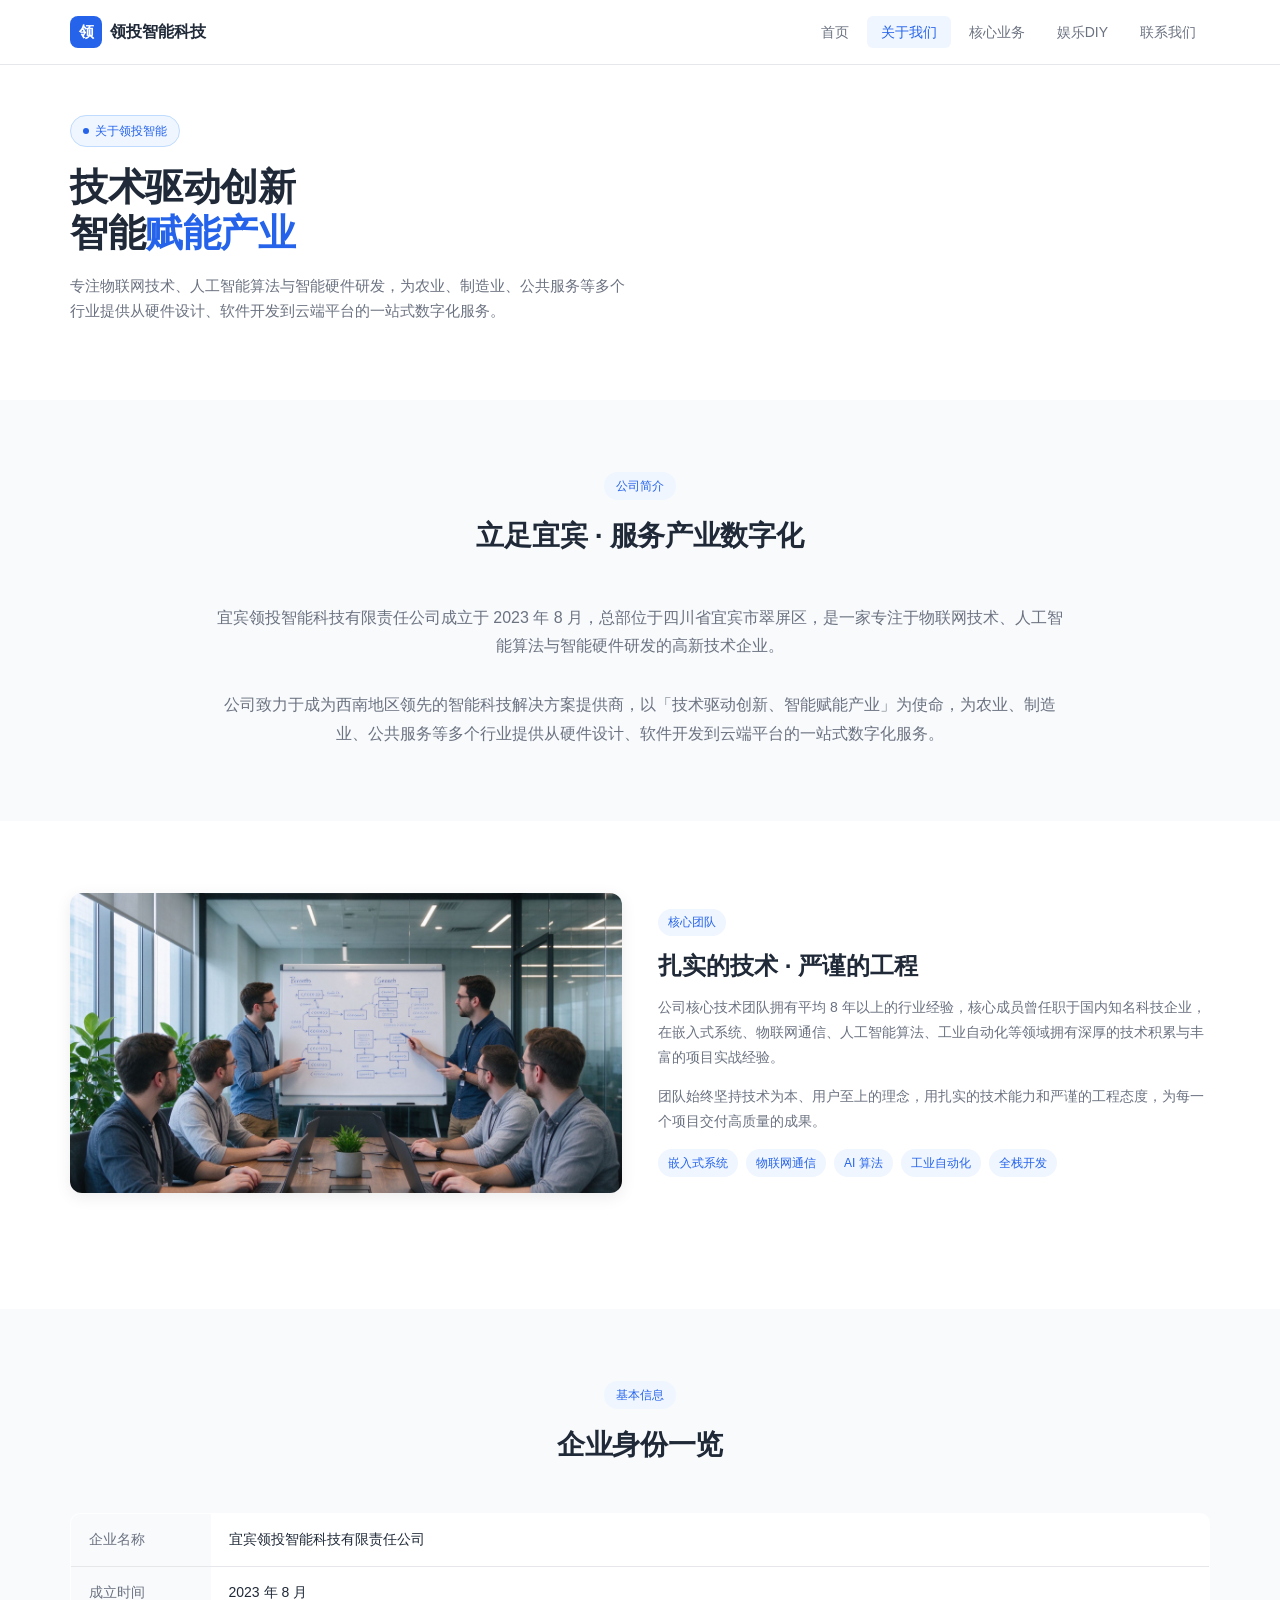
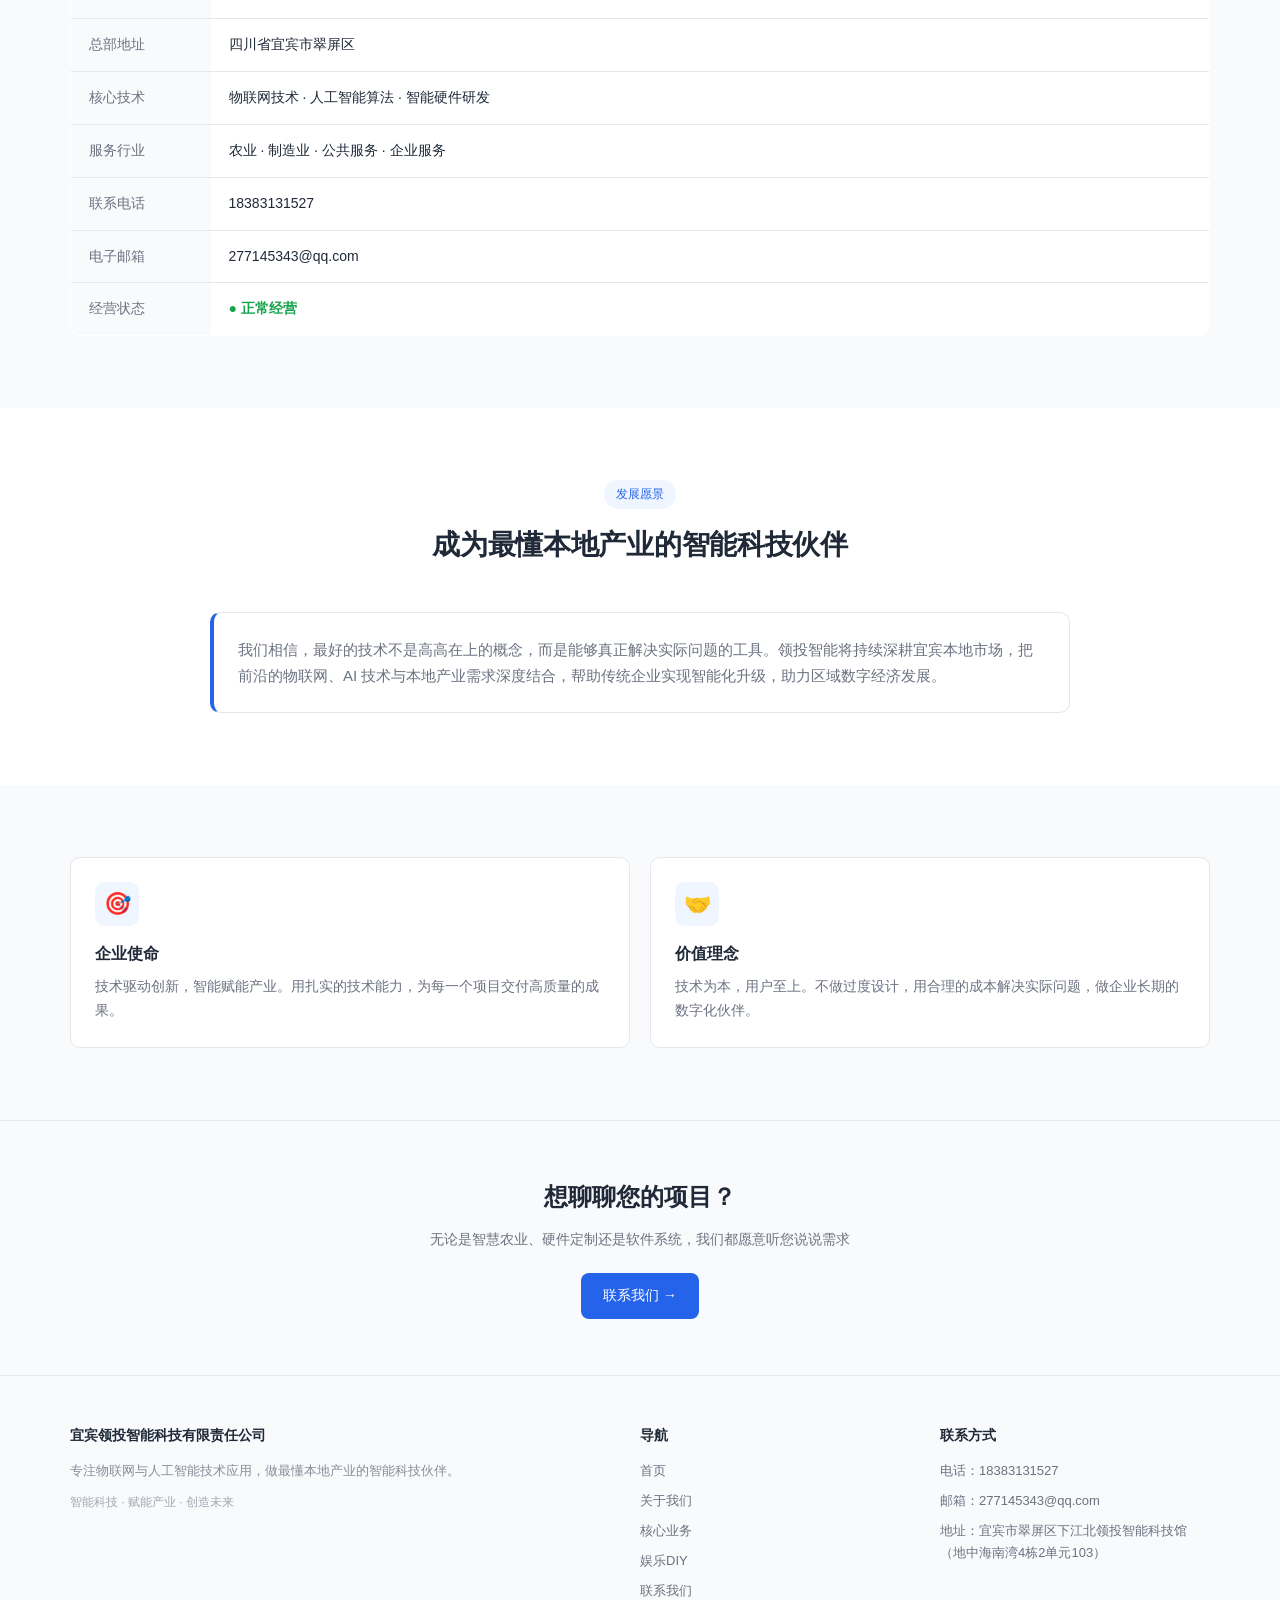
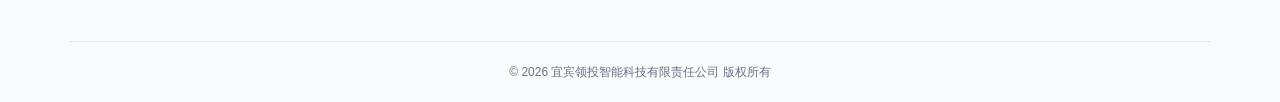
==== commit a998f9f3: "style: 全站切换极简商务风（纯白底+单一科技蓝+大留白）" ====
--- a/about.html
+++ b/about.html
@@ -103,7 +103,7 @@
       <span class="eyebrow">发展愿景</span>
       <h2>成为最懂本地产业的智能科技伙伴</h2>
     </div>
-    <div class="card" style="border-left:4px solid var(--cyan);max-width:860px;margin:0 auto;">
+    <div class="card" style="border-left:4px solid var(--primary);max-width:860px;margin:0 auto;">
       <p class="lead" style="margin:0;font-size:15px;">
         我们相信，最好的技术不是高高在上的概念，而是能够真正解决实际问题的工具。领投智能将持续深耕宜宾本地市场，把前沿的物联网、AI 技术与本地产业需求深度结合，帮助传统企业实现智能化升级，助力区域数字经济发展。
       </p>
--- a/assets/style.css
+++ b/assets/style.css
@@ -1,23 +1,20 @@
 /* ===========================================
    宜宾领投智能科技 · 企业官网统一样式
-   深空蓝 + 科技青 · 移动优先响应式
+   极简商务风 · 纯白底 + 单一科技蓝强调 · 大留白
    =========================================== */
 
 :root {
-  --navy: #0B2240;
-  --navy-deep: #061527;
-  --blue: #2563EB;
-  --blue-dark: #1D4ED8;
-  --cyan: #06B6D4;
-  --cyan-light: #22D3EE;
-  --cyan-soft: #CFFAFE;
-  --bg: #F8FAFC;
+  --primary: #2563EB;
+  --primary-dark: #1D4ED8;
+  --primary-soft: #EFF6FF;
+  --bg: #FFFFFF;
+  --bg-soft: #F8FAFC;
   --card: #FFFFFF;
-  --text: #0F172A;
-  --muted: #64748B;
-  --border: #E2E8F0;
-  --shadow: 0 4px 20px rgba(15,23,42,.06);
-  --shadow-lg: 0 10px 40px rgba(15,23,42,.12);
+  --text: #1F2937;
+  --text-light: #6B7280;
+  --border: #E5E7EB;
+  --shadow: 0 1px 3px rgba(0,0,0,.05);
+  --shadow-lg: 0 4px 16px rgba(0,0,0,.08);
 }
 
 * { box-sizing: border-box; margin: 0; padding: 0; }
@@ -26,7 +23,7 @@
   font-family: -apple-system, "PingFang SC", "Microsoft YaHei", "Helvetica Neue", Arial, sans-serif;
   background: var(--bg);
   color: var(--text);
-  line-height: 1.6;
+  line-height: 1.7;
   font-size: 15px;
   -webkit-font-smoothing: antialiased;
   overflow-x: hidden;
@@ -54,7 +51,7 @@
   align-items: center;
   gap: 8px;
   text-decoration: none;
-  color: var(--navy);
+  color: var(--text);
   font-weight: 700;
   font-size: 16px;
 }
@@ -62,7 +59,7 @@
   width: 32px;
   height: 32px;
   border-radius: 8px;
-  background: linear-gradient(135deg, var(--blue), var(--cyan));
+  background: var(--primary);
   display: flex;
   align-items: center;
   justify-content: center;
@@ -77,15 +74,16 @@
 }
 .nav-menu a {
   text-decoration: none;
-  color: var(--text);
+  color: var(--text-light);
   font-size: 14px;
   padding: 8px 14px;
   border-radius: 6px;
   transition: all .15s;
+  font-weight: 500;
 }
 .nav-menu a:hover, .nav-menu a.active {
-  color: var(--blue);
-  background: #EFF6FF;
+  color: var(--primary);
+  background: var(--primary-soft);
 }
 .nav-toggle { display: none; }
 
@@ -111,26 +109,17 @@
     padding: 6px 10px;
     cursor: pointer;
     font-size: 18px;
-    color: var(--blue);
+    color: var(--primary);
   }
 }
 
 /* ============ Hero ============ */
 .hero {
   position: relative;
-  background: linear-gradient(135deg, #061527 0%, #0B2240 55%, #1546A0 100%);
-  color: #fff;
-  padding: 74px 0 84px;
+  background: var(--bg);
+  color: var(--text);
+  padding: 80px 0 70px;
   overflow: hidden;
-}
-.hero::before {
-  content: "";
-  position: absolute;
-  inset: 0;
-  background:
-    radial-gradient(circle at 18% 28%, rgba(6,182,212,.28), transparent 48%),
-    radial-gradient(circle at 82% 72%, rgba(37,99,235,.28), transparent 52%);
-  pointer-events: none;
 }
 .hero .container {
   position: relative;
@@ -144,30 +133,31 @@
   align-items: center;
   gap: 6px;
   padding: 5px 12px;
-  background: rgba(6,182,212,.16);
-  border: 1px solid rgba(6,182,212,.42);
+  background: var(--primary-soft);
+  border: 1px solid #BFDBFE;
   border-radius: 999px;
   font-size: 12px;
-  color: var(--cyan-light);
+  color: var(--primary);
   margin-bottom: 18px;
+  font-weight: 500;
 }
 .hero-tag .dot {
   width: 6px; height: 6px;
-  background: var(--cyan);
+  background: var(--primary);
   border-radius: 50%;
-  box-shadow: 0 0 0 4px rgba(6,182,212,.28);
 }
 .hero h1 {
-  font-size: 36px;
+  font-size: 38px;
   line-height: 1.2;
   font-weight: 700;
   margin-bottom: 16px;
   letter-spacing: -.5px;
-}
-.hero h1 .accent { color: var(--cyan-light); }
+  color: var(--text);
+}
+.hero h1 .accent { color: var(--primary); }
 .hero p {
   font-size: 15px;
-  opacity: .9;
+  color: var(--text-light);
   margin-bottom: 26px;
   max-width: 560px;
 }
@@ -190,44 +180,43 @@
   transition: all .15s;
   font-family: inherit;
 }
-.btn-primary { background: var(--blue); color: #fff; }
-.btn-primary:hover { background: var(--blue-dark); transform: translateY(-1px); }
-.btn-cyan { background: var(--cyan); color: #fff; }
-.btn-cyan:hover { background: #0891B2; transform: translateY(-1px); }
+.btn-primary { background: var(--primary); color: #fff; }
+.btn-primary:hover { background: var(--primary-dark); transform: translateY(-1px); }
+.btn-cyan { background: var(--primary); color: #fff; }
+.btn-cyan:hover { background: var(--primary-dark); transform: translateY(-1px); }
 .btn-ghost {
-  background: rgba(255,255,255,.08);
-  color: #fff;
-  border: 1px solid rgba(255,255,255,.32);
-}
-.btn-ghost:hover { background: rgba(255,255,255,.16); }
+  background: var(--bg);
+  color: var(--text);
+  border: 1px solid var(--border);
+}
+.btn-ghost:hover { border-color: var(--primary); color: var(--primary); }
 
 .hero-card {
-  background: rgba(255,255,255,.07);
-  border: 1px solid rgba(255,255,255,.16);
+  background: var(--bg-soft);
+  border: 1px solid var(--border);
   border-radius: 14px;
-  padding: 18px;
-  backdrop-filter: blur(8px);
+  padding: 22px;
 }
 .hero-card h3 {
   font-size: 13px;
-  opacity: .82;
-  margin-bottom: 12px;
-  font-weight: 500;
+  color: var(--text-light);
+  margin-bottom: 14px;
+  font-weight: 600;
 }
 .hero-stats {
   display: grid;
   grid-template-columns: 1fr 1fr;
-  gap: 12px;
+  gap: 14px;
 }
 .hero-stat .num {
-  font-size: 24px;
+  font-size: 26px;
   font-weight: 700;
-  color: var(--cyan-light);
+  color: var(--primary);
   line-height: 1;
 }
 .hero-stat .label {
   font-size: 12px;
-  opacity: .75;
+  color: var(--text-light);
   margin-top: 4px;
 }
 
@@ -240,42 +229,41 @@
 /* ============ Hero Banner 图 ============ */
 .hero-banner {
   position: relative;
-  background: var(--navy-deep);
+  background: var(--bg-soft);
 }
 .hero-banner img {
   width: 100%;
   max-height: 380px;
   object-fit: cover;
   display: block;
-  opacity: .92;
 }
 @media (max-width: 700px) {
   .hero-banner img { max-height: 200px; }
 }
 
 /* ============ 通用区块 ============ */
-.section { padding: 60px 0; }
-.section-alt { background: #fff; }
-.section-header { text-align: center; margin-bottom: 40px; }
+.section { padding: 72px 0; }
+.section-alt { background: var(--bg-soft); }
+.section-header { text-align: center; margin-bottom: 44px; }
 .section-header .eyebrow {
   display: inline-block;
   font-size: 12px;
-  color: var(--blue);
-  background: #EFF6FF;
+  color: var(--primary);
+  background: var(--primary-soft);
   padding: 4px 12px;
   border-radius: 999px;
   margin-bottom: 12px;
   font-weight: 500;
 }
 .section-header h2 {
-  font-size: 26px;
-  color: var(--navy);
+  font-size: 28px;
+  color: var(--text);
   font-weight: 700;
   margin-bottom: 10px;
   letter-spacing: -.3px;
 }
 .section-header p {
-  color: var(--muted);
+  color: var(--text-light);
   font-size: 14px;
   max-width: 660px;
   margin: 0 auto;
@@ -296,20 +284,20 @@
 .card {
   background: var(--card);
   border: 1px solid var(--border);
-  border-radius: 12px;
-  padding: 22px;
+  border-radius: 10px;
+  padding: 24px;
   transition: all .2s;
 }
 .card:hover {
   box-shadow: var(--shadow-lg);
   transform: translateY(-2px);
-  border-color: var(--blue);
+  border-color: #D1D5DB;
 }
 .card-icon {
   width: 44px;
   height: 44px;
   border-radius: 10px;
-  background: linear-gradient(135deg, #EFF6FF, var(--cyan-soft));
+  background: var(--primary-soft);
   display: flex;
   align-items: center;
   justify-content: center;
@@ -320,18 +308,18 @@
   font-size: 16px;
   font-weight: 600;
   margin-bottom: 8px;
-  color: var(--navy);
+  color: var(--text);
 }
 .card p {
   font-size: 13px;
-  color: var(--muted);
+  color: var(--text-light);
   line-height: 1.7;
 }
 
 /* ============ 业务/产品卡 ============ */
 .product-card {
   background: var(--card);
-  border-radius: 14px;
+  border-radius: 12px;
   overflow: hidden;
   border: 1px solid var(--border);
   transition: all .2s;
@@ -341,7 +329,7 @@
 .product-card:hover { box-shadow: var(--shadow-lg); transform: translateY(-3px); }
 .product-cover {
   height: 180px;
-  background: linear-gradient(135deg, #EFF6FF, var(--cyan-soft));
+  background: var(--bg-soft);
   display: flex;
   align-items: center;
   justify-content: center;
@@ -354,14 +342,14 @@
   object-fit: cover;
   display: block;
 }
-.product-body { padding: 18px; flex: 1; }
+.product-body { padding: 20px; flex: 1; }
 .product-tag {
   display: inline-block;
   font-size: 11px;
   padding: 2px 8px;
   border-radius: 999px;
-  background: #EFF6FF;
-  color: var(--blue);
+  background: var(--primary-soft);
+  color: var(--primary);
   margin-bottom: 8px;
   font-weight: 500;
 }
@@ -373,15 +361,15 @@
 }
 .product-body p {
   font-size: 13px;
-  color: var(--muted);
+  color: var(--text-light);
   margin-bottom: 12px;
   line-height: 1.7;
 }
 .product-spec {
   font-size: 12.5px;
-  color: var(--blue-dark);
+  color: var(--primary-dark);
   padding-top: 10px;
-  border-top: 1px dashed var(--border);
+  border-top: 1px solid var(--border);
   line-height: 1.8;
 }
 
@@ -390,9 +378,9 @@
   width: 100%;
   border-collapse: collapse;
   background: #fff;
-  border-radius: 12px;
+  border-radius: 10px;
   overflow: hidden;
-  box-shadow: var(--shadow);
+  border: 1px solid var(--border);
 }
 .info-table tr { border-bottom: 1px solid var(--border); }
 .info-table tr:last-child { border-bottom: none; }
@@ -402,8 +390,8 @@
   vertical-align: top;
 }
 .info-table td.label {
-  background: #F9FAFB;
-  color: var(--muted);
+  background: var(--bg-soft);
+  color: var(--text-light);
   width: 140px;
   font-weight: 500;
 }
@@ -417,15 +405,15 @@
   align-items: flex-start;
   background: #fff;
   border: 1px solid var(--border);
-  border-radius: 12px;
-  padding: 18px;
+  border-radius: 10px;
+  padding: 20px;
   transition: all .2s;
 }
-.advantage-item:hover { border-color: var(--cyan); box-shadow: var(--shadow); }
+.advantage-item:hover { border-color: #D1D5DB; box-shadow: var(--shadow); }
 .advantage-item .ico {
   width: 40px; height: 40px;
   border-radius: 10px;
-  background: linear-gradient(135deg, var(--blue), var(--cyan));
+  background: var(--primary);
   color: #fff;
   display: flex; align-items: center; justify-content: center;
   font-size: 19px;
@@ -433,49 +421,53 @@
 }
 .advantage-item h4 {
   font-size: 15px;
-  color: var(--navy);
+  color: var(--text);
   margin-bottom: 4px;
 }
 .advantage-item p {
   font-size: 13px;
-  color: var(--muted);
+  color: var(--text-light);
   line-height: 1.7;
 }
 
 /* ============ 数据条 ============ */
 .stat-band {
-  background: linear-gradient(135deg, var(--navy), var(--blue-dark));
-  color: #fff;
-  padding: 50px 0;
+  background: var(--bg-soft);
+  color: var(--text);
+  padding: 56px 0;
+  border-top: 1px solid var(--border);
+  border-bottom: 1px solid var(--border);
 }
 .stat-band .grid {
   grid-template-columns: repeat(4, 1fr);
   text-align: center;
 }
-.stat-band .num { font-size: 32px; font-weight: 700; margin-bottom: 4px; color: var(--cyan-light); }
-.stat-band .label { font-size: 13px; opacity: .88; }
+.stat-band .num { font-size: 34px; font-weight: 700; margin-bottom: 4px; color: var(--primary); }
+.stat-band .label { font-size: 13px; color: var(--text-light); }
 @media (max-width: 700px) {
   .stat-band .grid { grid-template-columns: 1fr 1fr; gap: 24px; }
 }
 
 /* ============ CTA ============ */
 .cta {
-  background: linear-gradient(135deg, var(--navy), #1546A0);
-  color: #fff;
-  padding: 50px 0;
+  background: var(--bg-soft);
+  color: var(--text);
+  padding: 56px 0;
   text-align: center;
-}
-.cta h2 { font-size: 24px; margin-bottom: 10px; }
-.cta p { opacity: .9; margin-bottom: 22px; font-size: 14px; }
-.cta .btn-primary { background: var(--cyan); }
-.cta .btn-primary:hover { background: #0891B2; }
+  border-top: 1px solid var(--border);
+}
+.cta h2 { font-size: 24px; margin-bottom: 10px; color: var(--text); }
+.cta p { color: var(--text-light); margin-bottom: 22px; font-size: 14px; }
+.cta .btn-primary { background: var(--primary); }
+.cta .btn-primary:hover { background: var(--primary-dark); }
 
 /* ============ 页脚 ============ */
 footer {
-  background: var(--navy-deep);
-  color: rgba(255,255,255,.7);
-  padding: 40px 0 20px;
+  background: var(--bg-soft);
+  color: var(--text-light);
+  padding: 48px 0 20px;
   font-size: 13px;
+  border-top: 1px solid var(--border);
 }
 .footer-grid {
   display: grid;
@@ -483,17 +475,17 @@
   gap: 30px;
   margin-bottom: 30px;
 }
-.footer-grid h4 { color: #fff; font-size: 14px; margin-bottom: 12px; }
+.footer-grid h4 { color: var(--text); font-size: 14px; margin-bottom: 12px; }
 .footer-grid ul { list-style: none; }
 .footer-grid ul li { margin-bottom: 8px; }
-.footer-grid a { color: rgba(255,255,255,.7); text-decoration: none; }
-.footer-grid a:hover { color: var(--cyan-light); }
+.footer-grid a { color: var(--text-light); text-decoration: none; }
+.footer-grid a:hover { color: var(--primary); }
 .footer-bottom {
-  border-top: 1px solid rgba(255,255,255,.15);
+  border-top: 1px solid var(--border);
   padding-top: 20px;
   text-align: center;
   font-size: 12px;
-  opacity: .75;
+  color: var(--text-light);
 }
 @media (max-width: 700px) {
   .footer-grid { grid-template-columns: 1fr; gap: 20px; }
@@ -506,7 +498,7 @@
 .mb-20 { margin-bottom: 20px; }
 .lead {
   font-size: 16px;
-  color: var(--muted);
+  color: var(--text-light);
   line-height: 1.8;
 }
 .divider { height: 1px; background: var(--border); margin: 32px 0; }
@@ -515,8 +507,8 @@
   font-size: 12px;
   padding: 4px 10px;
   border-radius: 999px;
-  background: #EFF6FF;
-  color: var(--blue);
+  background: var(--primary-soft);
+  color: var(--primary);
 }
 
 /* ============ 服务详情（左右图文） ============ */
@@ -525,11 +517,11 @@
   grid-template-columns: 1fr 1fr;
   gap: 36px;
   align-items: center;
-  margin-bottom: 40px;
+  margin-bottom: 44px;
 }
 .feature-row.rev .feature-media { order: 2; }
 .feature-media {
-  border-radius: 14px;
+  border-radius: 12px;
   overflow: hidden;
   box-shadow: var(--shadow-lg);
 }
@@ -542,8 +534,8 @@
 .feature-text .eyebrow {
   display: inline-block;
   font-size: 12px;
-  color: var(--blue);
-  background: #EFF6FF;
+  color: var(--primary);
+  background: var(--primary-soft);
   padding: 3px 10px;
   border-radius: 999px;
   margin-bottom: 10px;
@@ -551,16 +543,16 @@
 }
 .feature-text h2 {
   font-size: 24px;
-  color: var(--navy);
+  color: var(--text);
   margin-bottom: 8px;
 }
 .feature-text .sub {
   font-size: 15px;
-  color: var(--cyan);
+  color: var(--primary);
   font-weight: 600;
   margin-bottom: 12px;
 }
-.feature-text p { font-size: 14px; color: var(--muted); line-height: 1.8; margin-bottom: 14px; }
+.feature-text p { font-size: 14px; color: var(--text-light); line-height: 1.8; margin-bottom: 14px; }
 .feature-text ul { list-style: none; }
 .feature-text ul li {
   font-size: 13.5px;
@@ -573,34 +565,34 @@
   content: "▸";
   position: absolute;
   left: 0;
-  color: var(--cyan);
+  color: var(--primary);
   font-weight: 700;
 }
-.feature-text ul li strong { color: var(--navy); }
+.feature-text ul li strong { color: var(--text); }
 @media (max-width: 860px) {
   .feature-row { grid-template-columns: 1fr; gap: 20px; }
   .feature-row.rev .feature-media { order: 0; }
   .feature-media img { height: 200px; }
 }
 
-/* ============ 课程卡 ============ */
+/* ============ DIY 项目卡 ============ */
 .course-card {
   background: #fff;
   border: 1px solid var(--border);
-  border-radius: 12px;
-  padding: 20px;
+  border-radius: 10px;
+  padding: 22px;
   transition: all .2s;
 }
-.course-card:hover { box-shadow: var(--shadow-lg); transform: translateY(-2px); }
+.course-card:hover { box-shadow: var(--shadow-lg); transform: translateY(-2px); border-color: #D1D5DB; }
 .course-card .course-num {
   font-size: 12px;
   font-weight: 700;
-  color: var(--cyan);
+  color: var(--primary);
   letter-spacing: 1px;
   margin-bottom: 8px;
 }
-.course-card h3 { font-size: 16px; color: var(--navy); margin-bottom: 8px; }
-.course-card p { font-size: 13px; color: var(--muted); line-height: 1.7; }
+.course-card h3 { font-size: 16px; color: var(--text); margin-bottom: 8px; }
+.course-card p { font-size: 13px; color: var(--text-light); line-height: 1.7; }
 
 /* ============ 联系方式卡 ============ */
 .contact-grid {
